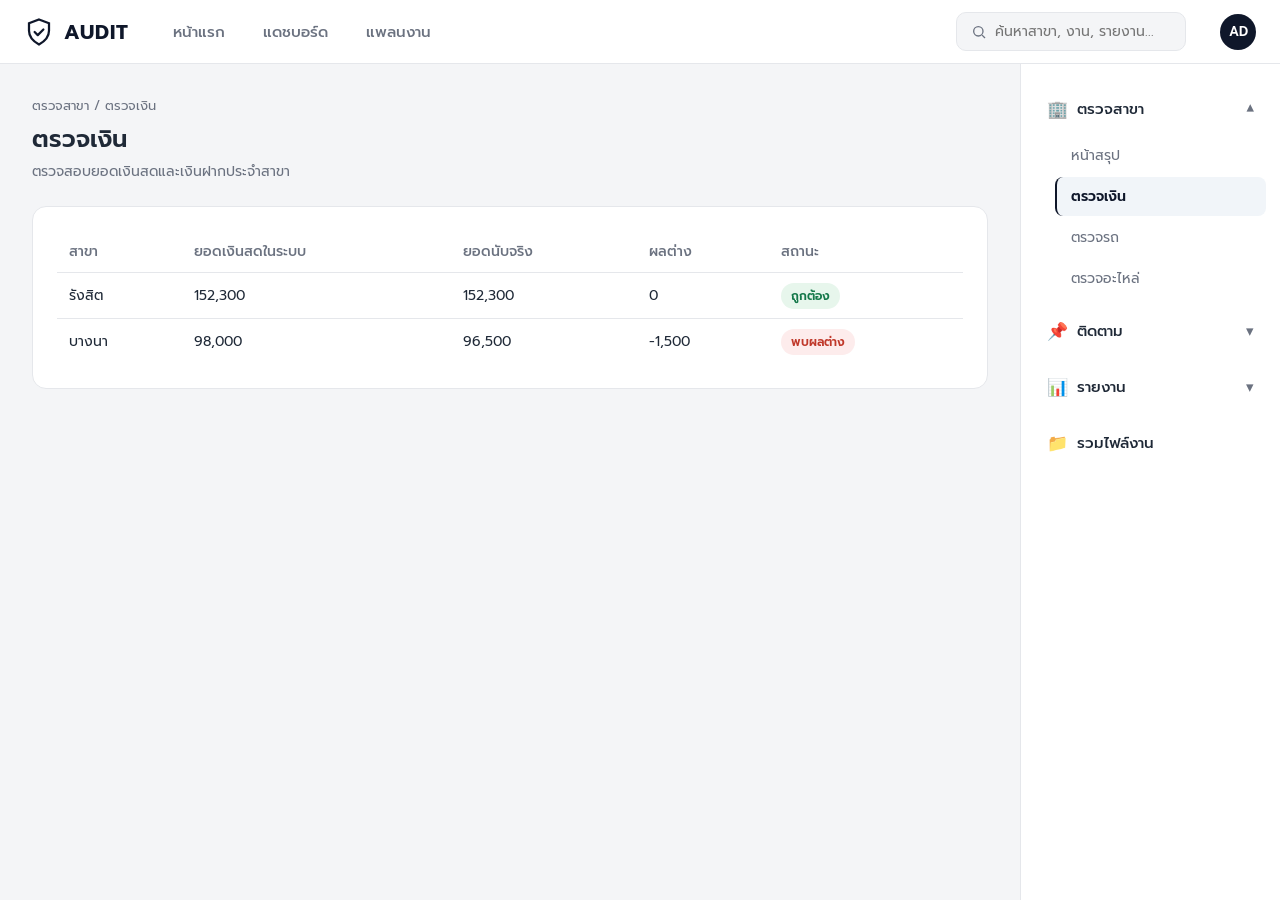
==== branch-money.html @ 4a11e3ab "Create branch-money.html" ====
<!DOCTYPE html>
<html lang="th">
<head>
<meta charset="UTF-8">
<meta name="viewport" content="width=device-width, initial-scale=1.0">
<title>ตรวจเงิน - AUDIT ERP</title>
<link rel="preconnect" href="https://fonts.googleapis.com">
<link href="https://fonts.googleapis.com/css2?family=Prompt:wght@300;400;500;600;700&display=swap" rel="stylesheet">
<link rel="stylesheet" href="style.css">
</head>
<body>
<header class="topnav">
  <a href="index.html" class="logo">
    <svg viewBox="0 0 24 24" fill="none" stroke="#0f172a" stroke-width="1.8"><path d="M12 2l8 3v6c0 5-3.5 8.5-8 11-4.5-2.5-8-6-8-11V5l8-3z"/><path d="M8.5 12l2.5 2.5 4.5-4.5" stroke-linecap="round" stroke-linejoin="round"/></svg>
    AUDIT
  </a>
  <nav class="topnav-menu">
    <a href="index.html">หน้าแรก</a>
    <a href="dashboard.html">แดชบอร์ด</a>
    <a href="plan.html">แพลนงาน</a>
  </nav>
  <div class="search-box">
    <svg viewBox="0 0 24 24" fill="none" stroke="currentColor" stroke-width="2"><circle cx="11" cy="11" r="7"/><path d="M21 21l-4.3-4.3"/></svg>
    <input type="text" placeholder="ค้นหาสาขา, งาน, รายงาน...">
  </div>
  <div class="avatar">AD</div>
  <button class="menu-toggle" id="menuToggle">
    <svg viewBox="0 0 24 24" fill="none" stroke="currentColor" stroke-width="2"><line x1="3" y1="6" x2="21" y2="6"/><line x1="3" y1="12" x2="21" y2="12"/><line x1="3" y1="18" x2="21" y2="18"/></svg>
  </button>
</header>

<div class="layout">
  <main class="content">
    <div class="breadcrumb">ตรวจสาขา / ตรวจเงิน</div>
    <div class="page-header"><h1>ตรวจเงิน</h1><p>ตรวจสอบยอดเงินสดและเงินฝากประจำสาขา</p></div>
    <div class="panel"><table>
      <tr><th>สาขา</th><th>ยอดเงินสดในระบบ</th><th>ยอดนับจริง</th><th>ผลต่าง</th><th>สถานะ</th></tr>
      <tr><td>รังสิต</td><td>152,300</td><td>152,300</td><td>0</td><td><span class="badge done">ถูกต้อง</span></td></tr>
      <tr><td>บางนา</td><td>98,000</td><td>96,500</td><td>-1,500</td><td><span class="badge warn">พบผลต่าง</span></td></tr>
    </table></div>
  </main>

  <aside class="sidebar" id="sidebar">
    <div class="menu-group">
      <button class="menu-parent open" data-target="sub-branch"><span class="menu-icon">🏢</span>ตรวจสาขา<span class="chev">▾</span></button>
      <div class="submenu open" id="sub-branch">
        <a href="branch-summary.html">หน้าสรุป</a>
        <a href="branch-money.html" class="active">ตรวจเงิน</a>
        <a href="branch-car.html">ตรวจรถ</a>
        <a href="branch-parts.html">ตรวจอะไหล่</a>
      </div>
    </div>
    <div class="menu-group">
      <button class="menu-parent" data-target="sub-follow"><span class="menu-icon">📌</span>ติดตาม<span class="chev">▾</span></button>
      <div class="submenu" id="sub-follow">
        <a href="follow-money.html">เงิน</a>
        <a href="follow-car.html">รถ</a>
        <a href="follow-parts.html">อะไหล่</a>
      </div>
    </div>
    <div class="menu-group">
      <button class="menu-parent" data-target="sub-report"><span class="menu-icon">📊</span>รายงาน<span class="chev">▾</span></button>
      <div class="submenu" id="sub-report">
        <a href="report-car.html">รายงานรถ</a>
        <a href="report-parts.html">รายงานอะไหล่</a>
        <a href="report-audit.html">รายงานตรวจ</a>
      </div>
    </div>
    <div class="menu-group">
      <a href="files.html" class="menu-parent-link"><span class="menu-icon">📁</span>รวมไฟล์งาน</a>
    </div>
  </aside>
</div>

<script src="script.js"></script>
</body>
</html>
---- style.css ----
:root{
  --bg:#f4f5f7; --surface:#ffffff; --border:#e5e7eb;
  --text:#1f2937; --muted:#6b7280;
  --active-bg:#0f172a; --active-text:#ffffff;
  --hover-bg:#f1f5f9; --radius:14px;
}
*{box-sizing:border-box;margin:0;padding:0;}
body{font-family:'Prompt',sans-serif;background:var(--bg);color:var(--text);}
a{text-decoration:none;color:inherit;}

.topnav{
  position:fixed;top:0;left:0;right:0;height:64px;background:var(--surface);
  border-bottom:1px solid var(--border);display:flex;align-items:center;
  padding:0 24px;gap:28px;z-index:100;
}
.logo{display:flex;align-items:center;gap:10px;font-weight:700;font-size:20px;letter-spacing:1px;color:var(--active-bg);}
.logo svg{width:30px;height:30px;flex-shrink:0;}
.topnav-menu{display:flex;gap:6px;flex:1;}
.topnav-menu a{padding:9px 16px;border-radius:10px;font-size:15px;color:var(--muted);font-weight:500;transition:.15s;}
.topnav-menu a:hover{background:var(--hover-bg);color:var(--text);}
.topnav-menu a.active{background:var(--active-bg);color:var(--active-text);}
.search-box{display:flex;align-items:center;gap:8px;background:var(--bg);border:1px solid var(--border);border-radius:10px;padding:8px 14px;width:230px;}
.search-box input{border:none;background:transparent;outline:none;font-family:'Prompt';font-size:14px;width:100%;color:var(--text);}
.search-box svg{width:16px;height:16px;color:var(--muted);flex-shrink:0;}
.avatar{width:36px;height:36px;border-radius:50%;background:var(--active-bg);color:#fff;display:flex;align-items:center;justify-content:center;font-size:13px;font-weight:600;margin-left:6px;flex-shrink:0;}
.menu-toggle{display:none;background:none;border:none;cursor:pointer;padding:6px;}
.menu-toggle svg{width:22px;height:22px;color:var(--text);}

.layout{display:flex;margin-top:64px;min-height:calc(100vh - 64px);}
.content{flex:1;padding:32px;max-width:calc(100% - 260px);animation:fadeIn .25s ease;}
.sidebar{
  width:260px;background:var(--surface);border-left:1px solid var(--border);
  padding:20px 14px;position:sticky;top:64px;height:calc(100vh - 64px);overflow-y:auto;
}
@keyframes fadeIn{from{opacity:0;transform:translateY(6px);}to{opacity:1;transform:translateY(0);}}

.menu-group{margin-bottom:6px;}
.menu-parent{
  width:100%;display:flex;align-items:center;gap:10px;background:none;border:none;
  padding:12px 12px;border-radius:10px;font-family:'Prompt';font-size:15px;font-weight:500;
  color:var(--text);cursor:pointer;text-align:left;transition:.15s;
}
.menu-parent:hover{background:var(--hover-bg);}
.menu-parent .chev{margin-left:auto;transition:transform .2s;color:var(--muted);}
.menu-parent.open .chev{transform:rotate(180deg);}
.menu-icon{font-size:17px;width:20px;text-align:center;}
.submenu{max-height:0;overflow:hidden;transition:max-height .25s ease;padding-left:20px;}
.submenu.open{max-height:300px;}
.submenu a{display:block;padding:9px 14px;font-size:14px;color:var(--muted);border-radius:8px;margin:2px 0;border-left:2px solid transparent;}
.submenu a:hover{background:var(--hover-bg);color:var(--text);}
.submenu a.active{color:var(--active-bg);font-weight:600;border-left:2px solid var(--active-bg);background:var(--hover-bg);}
.menu-parent-link{display:flex;align-items:center;gap:10px;padding:12px;border-radius:10px;font-size:15px;font-weight:500;color:var(--text);}
.menu-parent-link:hover{background:var(--hover-bg);}
.menu-parent-link.active{background:var(--active-bg);color:#fff;}

.breadcrumb{font-size:13px;color:var(--muted);margin-bottom:6px;}
.page-header{margin-bottom:24px;}
.page-header h1{font-size:24px;font-weight:600;margin-bottom:4px;}
.page-header p{color:var(--muted);font-size:14px;}

.cards-grid{display:grid;grid-template-columns:repeat(4,1fr);gap:18px;margin-bottom:26px;}
.stat-card{background:var(--surface);border:1px solid var(--border);border-radius:var(--radius);padding:20px;}
.stat-card .num{font-size:26px;font-weight:700;}
.stat-card .label{color:var(--muted);font-size:13px;margin-top:6px;}

.panel{background:var(--surface);border:1px solid var(--border);border-radius:var(--radius);padding:24px;margin-bottom:22px;}
.panel h2{font-size:16px;font-weight:600;margin-bottom:16px;}

.quick-grid{display:grid;grid-template-columns:repeat(4,1fr);gap:14px;}
.quick-item{border:1px solid var(--border);border-radius:12px;padding:16px;text-align:center;font-size:14px;font-weight:500;transition:.15s;cursor:pointer;display:block;}
.quick-item:hover{background:var(--hover-bg);border-color:var(--active-bg);}

table{width:100%;border-collapse:collapse;font-size:14px;}
th{text-align:left;color:var(--muted);font-weight:500;padding:10px 12px;border-bottom:1px solid var(--border);}
td{padding:12px;border-bottom:1px solid var(--border);}
tr:last-child td{border-bottom:none;}
.badge{padding:4px 10px;border-radius:20px;font-size:12px;font-weight:600;}
.badge.done{background:#e7f6ec;color:#16794b;}
.badge.progress{background:#eef2ff;color:#4338ca;}
.badge.wait{background:#fef6e7;color:#b45309;}
.badge.warn{background:#fdecec;color:#c0392b;}

.bar-chart{display:flex;align-items:flex-end;gap:14px;height:180px;padding:10px 4px;}
.bar{flex:1;background:linear-gradient(180deg,#334155,#0f172a);border-radius:6px 6px 0 0;position:relative;}
.bar span{position:absolute;top:-22px;left:0;right:0;text-align:center;font-size:12px;color:var(--muted);}

@media(max-width:900px){
  .content{max-width:100%;}
  .topnav-menu{display:none;}
  .search-box{display:none;}
  .menu-toggle{display:block;}
  .sidebar{position:fixed;right:0;top:64px;transform:translateX(100%);transition:.25s;box-shadow:-4px 0 20px rgba(0,0,0,.08);z-index:99;}
  .sidebar.open{transform:translateX(0);}
  .cards-grid,.quick-grid{grid-template-columns:repeat(2,1fr);}
}
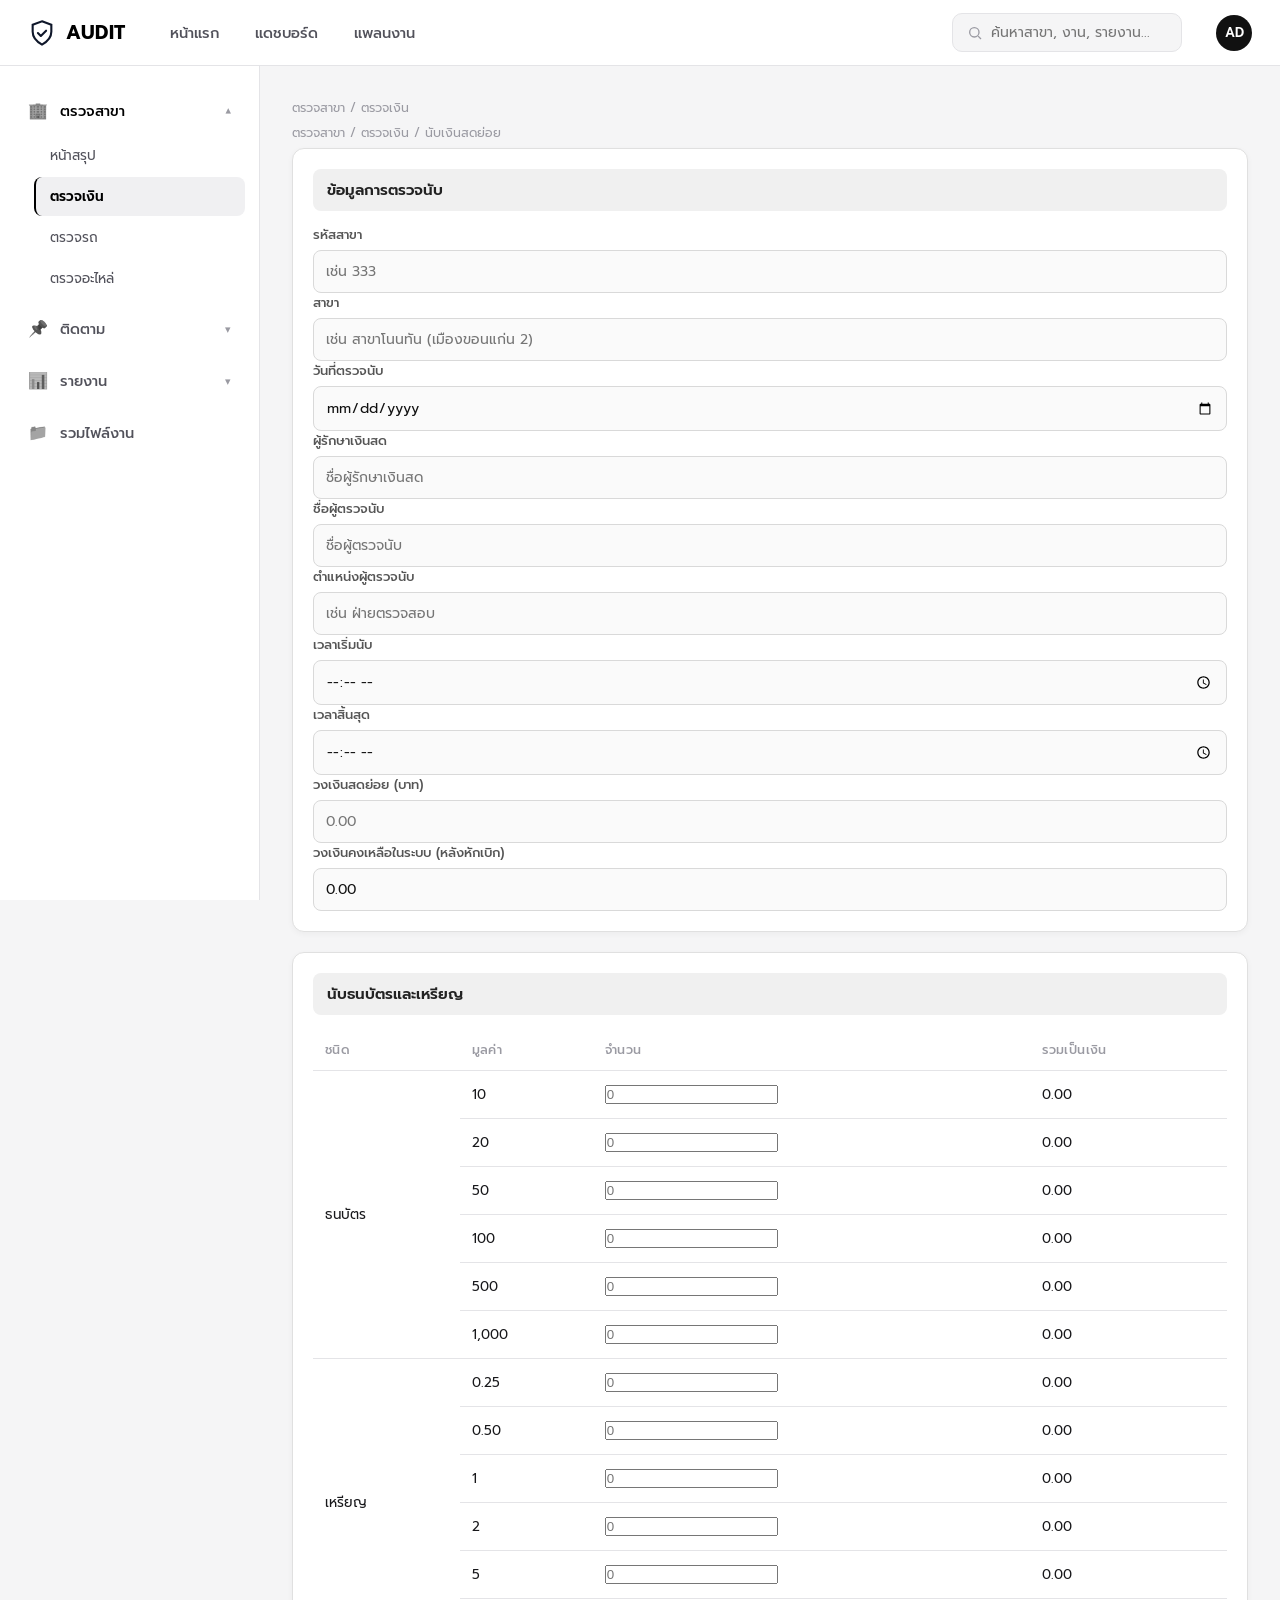
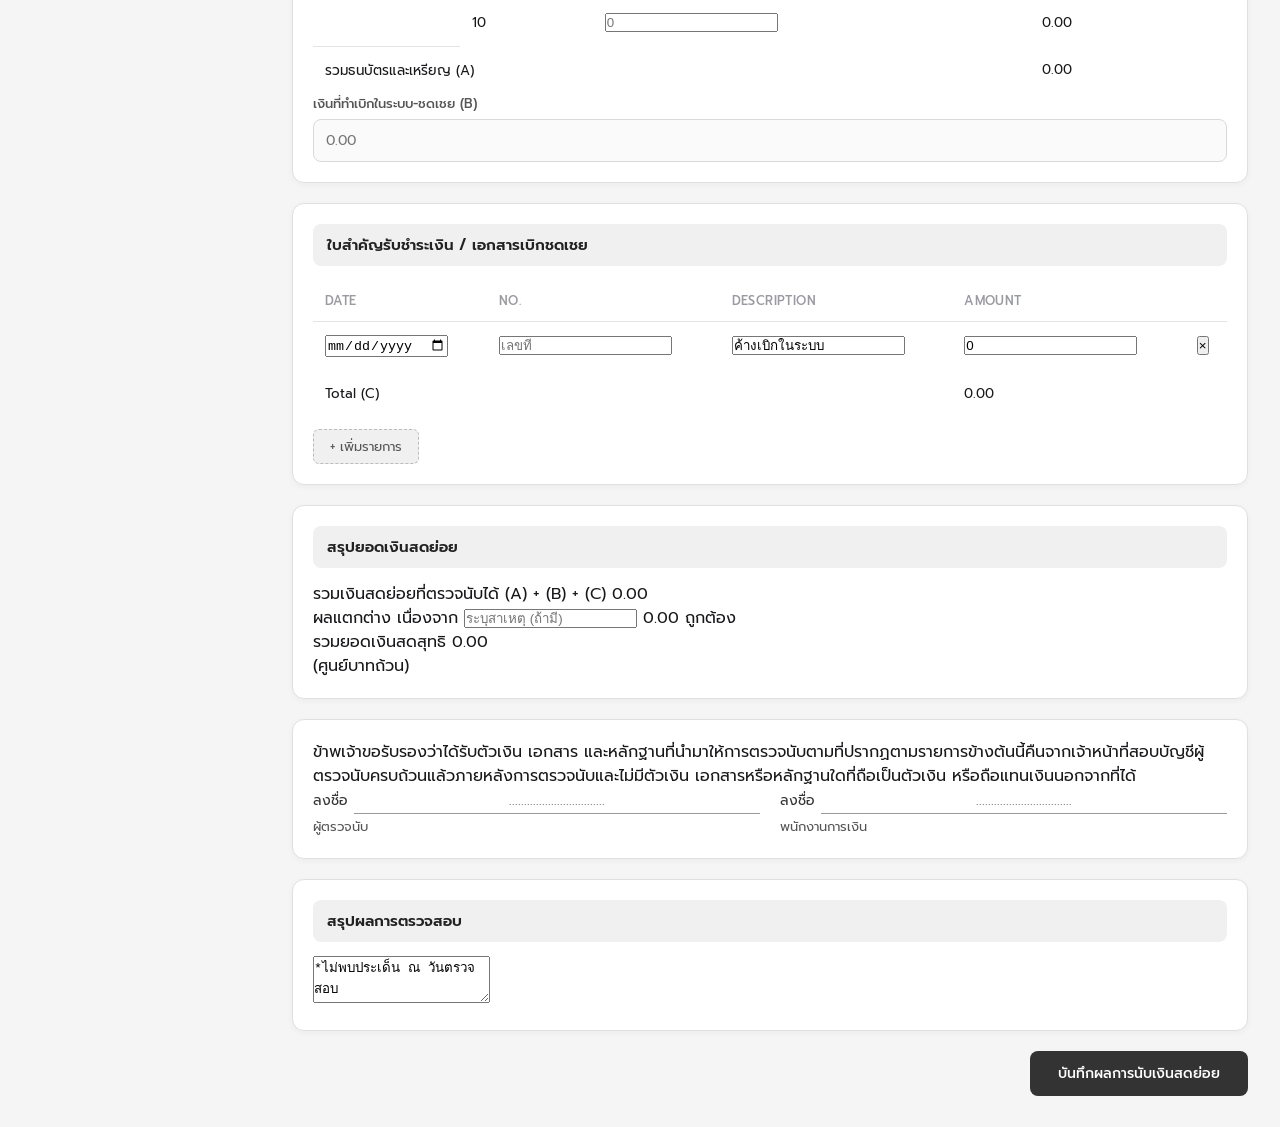
==== commit 6f7dd888: "Update branch-money.html" ====
--- a/branch-money.html
+++ b/branch-money.html
@@ -32,12 +32,155 @@
 <div class="layout">
   <main class="content">
     <div class="breadcrumb">ตรวจสาขา / ตรวจเงิน</div>
-    <div class="page-header"><h1>ตรวจเงิน</h1><p>ตรวจสอบยอดเงินสดและเงินฝากประจำสาขา</p></div>
-    <div class="panel"><table>
-      <tr><th>สาขา</th><th>ยอดเงินสดในระบบ</th><th>ยอดนับจริง</th><th>ผลต่าง</th><th>สถานะ</th></tr>
-      <tr><td>รังสิต</td><td>152,300</td><td>152,300</td><td>0</td><td><span class="badge done">ถูกต้อง</span></td></tr>
-      <tr><td>บางนา</td><td>98,000</td><td>96,500</td><td>-1,500</td><td><span class="badge warn">พบผลต่าง</span></td></tr>
-    </table></div>
+    <!-- ====== วางส่วนนี้ในหน้า "ตรวจสาขา > ตรวจเงิน > นับเงินสดย่อย" ====== -->
+<section class="cash-count-page">
+  <div class="breadcrumb">ตรวจสาขา / ตรวจเงิน / นับเงินสดย่อย</div>
+
+  <form id="cashCountForm" class="cash-count-form">
+
+    <!-- ===== ข้อมูลหัวฟอร์ม ===== -->
+    <div class="section-card">
+      <h3 class="section-title">ข้อมูลการตรวจนับ</h3>
+      <div class="info-grid">
+        <div class="field"><label>รหัสสาขา</label><input type="text" id="cc-code" placeholder="เช่น 333"></div>
+        <div class="field"><label>สาขา</label><input type="text" id="cc-branch" placeholder="เช่น สาขาโนนทัน (เมืองขอนแก่น 2)"></div>
+        <div class="field"><label>วันที่ตรวจนับ</label><input type="date" id="cc-date"></div>
+        <div class="field"><label>ผู้รักษาเงินสด</label><input type="text" id="cc-custodian" placeholder="ชื่อผู้รักษาเงินสด"></div>
+        <div class="field"><label>ชื่อผู้ตรวจนับ</label><input type="text" id="cc-auditor" placeholder="ชื่อผู้ตรวจนับ"></div>
+        <div class="field"><label>ตำแหน่งผู้ตรวจนับ</label><input type="text" id="cc-position" placeholder="เช่น ฝ่ายตรวจสอบ"></div>
+        <div class="field"><label>เวลาเริ่มนับ</label><input type="time" id="cc-time-start"></div>
+        <div class="field"><label>เวลาสิ้นสุด</label><input type="time" id="cc-time-end"></div>
+        <div class="field"><label>วงเงินสดย่อย (บาท)</label><input type="number" id="cc-petty-limit" placeholder="0.00" step="0.01"></div>
+        <div class="field">
+          <label>วงเงินคงเหลือในระบบ (หลังหักเบิก)</label>
+          <input type="text" id="cc-remain-system" class="readonly-field" readonly value="0.00">
+        </div>
+      </div>
+    </div>
+
+    <!-- ===== ตารางนับธนบัตร/เหรียญ + ใบสำคัญ ===== -->
+    <div class="two-col-wrap">
+
+      <div class="section-card">
+        <h3 class="section-title">นับธนบัตรและเหรียญ</h3>
+        <div class="table-wrap">
+          <table class="count-table" id="denomTable">
+            <thead>
+              <tr><th>ชนิด</th><th>มูลค่า</th><th>จำนวน</th><th>รวมเป็นเงิน</th></tr>
+            </thead>
+            <tbody>
+              <tr><td rowspan="6" class="group-label">ธนบัตร</td><td>10</td><td><input type="number" class="qty-input" data-row="n10" data-denom="10" min="0" placeholder="0"></td><td class="row-total" id="total-n10">0.00</td></tr>
+              <tr><td>20</td><td><input type="number" class="qty-input" data-row="n20" data-denom="20" min="0" placeholder="0"></td><td class="row-total" id="total-n20">0.00</td></tr>
+              <tr><td>50</td><td><input type="number" class="qty-input" data-row="n50" data-denom="50" min="0" placeholder="0"></td><td class="row-total" id="total-n50">0.00</td></tr>
+              <tr><td>100</td><td><input type="number" class="qty-input" data-row="n100" data-denom="100" min="0" placeholder="0"></td><td class="row-total" id="total-n100">0.00</td></tr>
+              <tr><td>500</td><td><input type="number" class="qty-input" data-row="n500" data-denom="500" min="0" placeholder="0"></td><td class="row-total" id="total-n500">0.00</td></tr>
+              <tr><td>1,000</td><td><input type="number" class="qty-input" data-row="n1000" data-denom="1000" min="0" placeholder="0"></td><td class="row-total" id="total-n1000">0.00</td></tr>
+
+              <tr><td rowspan="6" class="group-label">เหรียญ</td><td>0.25</td><td><input type="number" class="qty-input" data-row="c025" data-denom="0.25" min="0" placeholder="0"></td><td class="row-total" id="total-c025">0.00</td></tr>
+              <tr><td>0.50</td><td><input type="number" class="qty-input" data-row="c050" data-denom="0.5" min="0" placeholder="0"></td><td class="row-total" id="total-c050">0.00</td></tr>
+              <tr><td>1</td><td><input type="number" class="qty-input" data-row="c1" data-denom="1" min="0" placeholder="0"></td><td class="row-total" id="total-c1">0.00</td></tr>
+              <tr><td>2</td><td><input type="number" class="qty-input" data-row="c2" data-denom="2" min="0" placeholder="0"></td><td class="row-total" id="total-c2">0.00</td></tr>
+              <tr><td>5</td><td><input type="number" class="qty-input" data-row="c5" data-denom="5" min="0" placeholder="0"></td><td class="row-total" id="total-c5">0.00</td></tr>
+              <tr><td>10</td><td><input type="number" class="qty-input" data-row="c10" data-denom="10" min="0" placeholder="0"></td><td class="row-total" id="total-c10">0.00</td></tr>
+            </tbody>
+            <tfoot>
+              <tr class="sum-row"><td colspan="3">รวมธนบัตรและเหรียญ (A)</td><td id="sumA">0.00</td></tr>
+            </tfoot>
+          </table>
+        </div>
+
+        <div class="field inline-field">
+          <label>เงินที่ทำเบิกในระบบ-ชดเชย (B)</label>
+          <input type="number" id="cc-B" placeholder="0.00" step="0.01">
+        </div>
+      </div>
+
+      <div class="section-card">
+        <h3 class="section-title">ใบสำคัญรับชำระเงิน / เอกสารเบิกชดเชย</h3>
+        <div class="table-wrap">
+          <table class="count-table" id="receiptTable">
+            <thead>
+              <tr><th>Date</th><th>No.</th><th>Description</th><th>Amount</th><th></th></tr>
+            </thead>
+            <tbody id="receiptBody">
+              <tr>
+                <td><input type="date" class="receipt-date"></td>
+                <td><input type="text" class="receipt-no" placeholder="เลขที่"></td>
+                <td><input type="text" class="receipt-desc" value="ค้างเบิกในระบบ"></td>
+                <td><input type="number" class="receipt-amount" value="0" step="0.01"></td>
+                <td><button type="button" class="btn-remove-row" title="ลบแถว">×</button></td>
+              </tr>
+            </tbody>
+            <tfoot>
+              <tr class="sum-row"><td colspan="3">Total (C)</td><td id="sumC">0.00</td><td></td></tr>
+            </tfoot>
+          </table>
+        </div>
+        <button type="button" id="addReceiptRow" class="btn-add-line">+ เพิ่มรายการ</button>
+      </div>
+    </div>
+
+    <!-- ===== สรุปยอด ===== -->
+    <div class="section-card">
+      <h3 class="section-title">สรุปยอดเงินสดย่อย</h3>
+      <div class="summary-grid">
+        <div class="summary-row">
+          <span>รวมเงินสดย่อยที่ตรวจนับได้ (A) + (B) + (C)</span>
+          <span id="sumTotal" class="summary-value">0.00</span>
+        </div>
+        <div class="summary-row">
+          <span>ผลแตกต่าง เนื่องจาก
+            <input type="text" id="cc-diff-reason" class="diff-reason-input" placeholder="ระบุสาเหตุ (ถ้ามี)">
+          </span>
+          <span class="diff-wrap">
+            <span id="sumDiff" class="summary-value">0.00</span>
+            <span id="diffBadge" class="diff-badge ok">ถูกต้อง</span>
+          </span>
+        </div>
+        <div class="summary-row highlight">
+          <span>รวมยอดเงินสดสุทธิ</span>
+          <span id="sumNet" class="summary-value">0.00</span>
+        </div>
+        <div class="baht-text-row">(<span id="bahtText">ศูนย์บาทถ้วน</span>)</div>
+      </div>
+    </div>
+
+    <!-- ===== ข้อความรับรอง + ลงชื่อ ===== -->
+    <div class="section-card confirm-card">
+      <p class="confirm-text">
+        ข้าพเจ้าขอรับรองว่าได้รับตัวเงิน เอกสาร และหลักฐานที่นำมาให้การตรวจนับตามที่ปรากฏตามรายการข้างต้นนี้คืนจากเจ้าหน้าที่สอบบัญชีผู้ตรวจนับครบถ้วนแล้วภายหลังการตรวจนับและไม่มีตัวเงิน เอกสารหรือหลักฐานใดที่ถือเป็นตัวเงิน หรือถือแทนเงินนอกจากที่ได้
+      </p>
+
+      <div class="signature-row two-cols">
+        <div class="signature-block">
+          <div class="sign-line">
+            <span>ลงชื่อ</span>
+            <input type="text" class="sign-input" id="sign-auditor" placeholder="................................">
+          </div>
+          <span class="sign-role">ผู้ตรวจนับ</span>
+        </div>
+        <div class="signature-block">
+          <div class="sign-line">
+            <span>ลงชื่อ</span>
+            <input type="text" class="sign-input" id="sign-finance" placeholder="................................">
+          </div>
+          <span class="sign-role">พนักงานการเงิน</span>
+        </div>
+      </div>
+    </div>
+
+    <!-- ===== สรุปผลการตรวจสอบ ===== -->
+    <div class="section-card">
+      <h3 class="section-title">สรุปผลการตรวจสอบ</h3>
+      <textarea id="cc-summary" class="cc-summary-text" rows="3">*ไม่พบประเด็น ณ วันตรวจสอบ</textarea>
+    </div>
+
+    <div class="form-actions">
+      <button type="submit" class="btn-primary">บันทึกผลการนับเงินสดย่อย</button>
+    </div>
+
+  </form>
+</section>
   </main>
 
   <aside class="sidebar" id="sidebar">
--- a/style.css
+++ b/style.css
@@ -1,95 +1,432 @@
 :root{
-  --bg:#f4f5f7; --surface:#ffffff; --border:#e5e7eb;
-  --text:#1f2937; --muted:#6b7280;
-  --active-bg:#0f172a; --active-text:#ffffff;
-  --hover-bg:#f1f5f9; --radius:14px;
+  --bg:#f5f5f6;
+  --surface:#ffffff;
+  --border:#e4e4e7;
+  --text:#18181b;
+  --muted:#9a9aa2;
+  --muted-dark:#52525b;
+  --active-bg:#111111;
+  --active-text:#ffffff;
+  --hover-bg:#f0f0f2;
+  --radius:16px;
+  --shadow:0 1px 2px rgba(0,0,0,.04),0 4px 12px rgba(0,0,0,.03);
 }
 *{box-sizing:border-box;margin:0;padding:0;}
-body{font-family:'Prompt',sans-serif;background:var(--bg);color:var(--text);}
+body{font-family:'Prompt',sans-serif;background:var(--bg);color:var(--text);-webkit-font-smoothing:antialiased;}
 a{text-decoration:none;color:inherit;}
-
+a,button{cursor:pointer;}
+
+/* ---------- TOPNAV ---------- */
 .topnav{
-  position:fixed;top:0;left:0;right:0;height:64px;background:var(--surface);
+  position:fixed;top:0;left:0;right:0;height:66px;background:var(--surface);
   border-bottom:1px solid var(--border);display:flex;align-items:center;
-  padding:0 24px;gap:28px;z-index:100;
-}
-.logo{display:flex;align-items:center;gap:10px;font-weight:700;font-size:20px;letter-spacing:1px;color:var(--active-bg);}
-.logo svg{width:30px;height:30px;flex-shrink:0;}
-.topnav-menu{display:flex;gap:6px;flex:1;}
-.topnav-menu a{padding:9px 16px;border-radius:10px;font-size:15px;color:var(--muted);font-weight:500;transition:.15s;}
-.topnav-menu a:hover{background:var(--hover-bg);color:var(--text);}
+  padding:0 28px;gap:28px;z-index:100;
+}
+.logo{display:flex;align-items:center;gap:10px;font-weight:700;font-size:19px;letter-spacing:.5px;color:#000;cursor:pointer;}
+.logo svg{width:28px;height:28px;flex-shrink:0;color:#000;}
+.logo:hover svg{color:var(--muted-dark);}
+
+.topnav-menu{display:flex;gap:4px;flex:1;}
+.topnav-menu a{padding:9px 16px;border-radius:10px;font-size:14.5px;color:var(--muted-dark);font-weight:500;transition:.15s;cursor:pointer;}
+.topnav-menu a:hover{background:var(--hover-bg);color:#000;}
 .topnav-menu a.active{background:var(--active-bg);color:var(--active-text);}
-.search-box{display:flex;align-items:center;gap:8px;background:var(--bg);border:1px solid var(--border);border-radius:10px;padding:8px 14px;width:230px;}
+
+.search-box{display:flex;align-items:center;gap:8px;background:var(--bg);border:1px solid var(--border);border-radius:10px;padding:8px 14px;width:230px;transition:.15s;}
+.search-box:focus-within{border-color:#000;background:#fff;}
 .search-box input{border:none;background:transparent;outline:none;font-family:'Prompt';font-size:14px;width:100%;color:var(--text);}
 .search-box svg{width:16px;height:16px;color:var(--muted);flex-shrink:0;}
-.avatar{width:36px;height:36px;border-radius:50%;background:var(--active-bg);color:#fff;display:flex;align-items:center;justify-content:center;font-size:13px;font-weight:600;margin-left:6px;flex-shrink:0;}
-.menu-toggle{display:none;background:none;border:none;cursor:pointer;padding:6px;}
+
+.avatar{width:36px;height:36px;border-radius:50%;background:var(--active-bg);color:#fff;display:flex;align-items:center;justify-content:center;font-size:13px;font-weight:600;margin-left:6px;flex-shrink:0;cursor:pointer;}
+.avatar:hover{background:var(--muted-dark);}
+
+.menu-toggle{display:none;background:none;border:none;padding:6px;}
 .menu-toggle svg{width:22px;height:22px;color:var(--text);}
 
-.layout{display:flex;margin-top:64px;min-height:calc(100vh - 64px);}
-.content{flex:1;padding:32px;max-width:calc(100% - 260px);animation:fadeIn .25s ease;}
+/* ---------- LAYOUT: ล็อก sidebar ไว้ด้านซ้าย ---------- */
+.layout{display:flex;margin-top:66px;min-height:calc(100vh - 66px);}
 .sidebar{
-  width:260px;background:var(--surface);border-left:1px solid var(--border);
-  padding:20px 14px;position:sticky;top:64px;height:calc(100vh - 64px);overflow-y:auto;
-}
+  width:260px;background:var(--surface);border-right:1px solid var(--border);
+  padding:22px 14px;position:sticky;top:66px;height:calc(100vh - 66px);overflow-y:auto;
+  flex-shrink:0;order:1;
+}
+.content{flex:1;padding:32px;max-width:calc(100% - 260px);animation:fadeIn .25s ease;order:2;}
 @keyframes fadeIn{from{opacity:0;transform:translateY(6px);}to{opacity:1;transform:translateY(0);}}
 
+/* ---------- SIDEBAR MENU ---------- */
 .menu-group{margin-bottom:6px;}
 .menu-parent{
-  width:100%;display:flex;align-items:center;gap:10px;background:none;border:none;
-  padding:12px 12px;border-radius:10px;font-family:'Prompt';font-size:15px;font-weight:500;
-  color:var(--text);cursor:pointer;text-align:left;transition:.15s;
-}
-.menu-parent:hover{background:var(--hover-bg);}
-.menu-parent .chev{margin-left:auto;transition:transform .2s;color:var(--muted);}
+  width:100%;display:flex;align-items:center;gap:12px;background:none;border:none;
+  padding:12px 14px;border-radius:12px;font-family:'Prompt';font-size:14.5px;font-weight:500;
+  color:var(--muted-dark);text-align:left;transition:.15s;
+}
+.menu-parent:hover{background:var(--hover-bg);color:#000;}
+.menu-parent:hover .menu-icon{color:#000;}
+.menu-parent .chev{margin-left:auto;transition:transform .2s;color:var(--muted);font-size:11px;}
+.menu-parent.open{color:#000;}
+.menu-parent.open .menu-icon{color:#000;}
 .menu-parent.open .chev{transform:rotate(180deg);}
-.menu-icon{font-size:17px;width:20px;text-align:center;}
+
+/* ไอคอน: ถ้ายังใช้ emoji เดิม จะถูกทำให้หม่นลงระดับหนึ่งด้วย filter */
+.menu-icon{
+  font-size:16px;width:20px;height:20px;text-align:center;display:flex;align-items:center;justify-content:center;
+  color:var(--muted);flex-shrink:0;transition:.15s;
+  filter:grayscale(1) brightness(.75) contrast(.9);
+}
+/* ถ้าเปลี่ยนไอคอนเป็น SVG (แนะนำ) จะใช้สีนี้ผ่าน currentColor แทน filter อัตโนมัติ */
+.menu-icon svg{width:18px;height:18px;stroke:currentColor;}
+
 .submenu{max-height:0;overflow:hidden;transition:max-height .25s ease;padding-left:20px;}
 .submenu.open{max-height:300px;}
-.submenu a{display:block;padding:9px 14px;font-size:14px;color:var(--muted);border-radius:8px;margin:2px 0;border-left:2px solid transparent;}
-.submenu a:hover{background:var(--hover-bg);color:var(--text);}
-.submenu a.active{color:var(--active-bg);font-weight:600;border-left:2px solid var(--active-bg);background:var(--hover-bg);}
-.menu-parent-link{display:flex;align-items:center;gap:10px;padding:12px;border-radius:10px;font-size:15px;font-weight:500;color:var(--text);}
-.menu-parent-link:hover{background:var(--hover-bg);}
+.submenu a{display:block;padding:9px 14px;font-size:13.5px;color:var(--muted-dark);border-radius:8px;margin:2px 0;border-left:2px solid transparent;transition:.15s;}
+.submenu a:hover{background:var(--hover-bg);color:#000;}
+.submenu a.active{color:#000;font-weight:600;border-left:2px solid #000;background:var(--hover-bg);}
+
+.menu-parent-link{display:flex;align-items:center;gap:12px;padding:12px 14px;border-radius:12px;font-size:14.5px;font-weight:500;color:var(--muted-dark);transition:.15s;}
+.menu-parent-link:hover{background:var(--hover-bg);color:#000;}
+.menu-parent-link:hover .menu-icon{color:#000;}
 .menu-parent-link.active{background:var(--active-bg);color:#fff;}
-
-.breadcrumb{font-size:13px;color:var(--muted);margin-bottom:6px;}
-.page-header{margin-bottom:24px;}
-.page-header h1{font-size:24px;font-weight:600;margin-bottom:4px;}
-.page-header p{color:var(--muted);font-size:14px;}
+.menu-parent-link.active .menu-icon{filter:none;color:#fff;opacity:1;}
+
+/* ---------- PAGE CONTENT ---------- */
+.breadcrumb{font-size:12.5px;color:var(--muted);margin-bottom:6px;}
+.page-header{margin-bottom:26px;}
+.page-header h1{font-size:25px;font-weight:600;margin-bottom:4px;letter-spacing:-.3px;}
+.page-header p{color:var(--muted-dark);font-size:14px;}
 
 .cards-grid{display:grid;grid-template-columns:repeat(4,1fr);gap:18px;margin-bottom:26px;}
-.stat-card{background:var(--surface);border:1px solid var(--border);border-radius:var(--radius);padding:20px;}
-.stat-card .num{font-size:26px;font-weight:700;}
-.stat-card .label{color:var(--muted);font-size:13px;margin-top:6px;}
-
-.panel{background:var(--surface);border:1px solid var(--border);border-radius:var(--radius);padding:24px;margin-bottom:22px;}
-.panel h2{font-size:16px;font-weight:600;margin-bottom:16px;}
+.stat-card{background:var(--surface);border:1px solid var(--border);border-radius:var(--radius);padding:22px;box-shadow:var(--shadow);transition:.2s;}
+.stat-card:hover{border-color:#d4d4d8;transform:translateY(-2px);}
+.stat-card .num{font-size:27px;font-weight:700;color:#000;}
+.stat-card .label{color:var(--muted-dark);font-size:13px;margin-top:6px;}
+
+.panel{background:var(--surface);border:1px solid var(--border);border-radius:var(--radius);padding:26px;margin-bottom:22px;box-shadow:var(--shadow);}
+.panel h2{font-size:15.5px;font-weight:600;margin-bottom:16px;color:#000;}
 
 .quick-grid{display:grid;grid-template-columns:repeat(4,1fr);gap:14px;}
-.quick-item{border:1px solid var(--border);border-radius:12px;padding:16px;text-align:center;font-size:14px;font-weight:500;transition:.15s;cursor:pointer;display:block;}
-.quick-item:hover{background:var(--hover-bg);border-color:var(--active-bg);}
-
-table{width:100%;border-collapse:collapse;font-size:14px;}
-th{text-align:left;color:var(--muted);font-weight:500;padding:10px 12px;border-bottom:1px solid var(--border);}
-td{padding:12px;border-bottom:1px solid var(--border);}
+.quick-item{border:1px solid var(--border);border-radius:12px;padding:18px;text-align:center;font-size:14px;font-weight:500;color:var(--muted-dark);transition:.18s;display:block;}
+.quick-item:hover{background:#000;border-color:#000;color:#fff;transform:translateY(-2px);}
+
+table{width:100%;border-collapse:collapse;font-size:13.5px;}
+th{text-align:left;color:var(--muted);font-weight:500;padding:11px 12px;border-bottom:1px solid var(--border);font-size:12.5px;text-transform:uppercase;letter-spacing:.4px;}
+td{padding:13px 12px;border-bottom:1px solid var(--border);color:var(--text);}
 tr:last-child td{border-bottom:none;}
-.badge{padding:4px 10px;border-radius:20px;font-size:12px;font-weight:600;}
-.badge.done{background:#e7f6ec;color:#16794b;}
-.badge.progress{background:#eef2ff;color:#4338ca;}
-.badge.wait{background:#fef6e7;color:#b45309;}
-.badge.warn{background:#fdecec;color:#c0392b;}
+tr:hover td{background:var(--hover-bg);}
+
+.badge{padding:4px 11px;border-radius:20px;font-size:11.5px;font-weight:600;letter-spacing:.2px;}
+.badge.done{background:#eef2ee;color:#166534;}
+.badge.progress{background:#eef0fb;color:#3730a3;}
+.badge.wait{background:#fdf3e3;color:#92400e;}
+.badge.warn{background:#fdecec;color:#991b1b;}
 
 .bar-chart{display:flex;align-items:flex-end;gap:14px;height:180px;padding:10px 4px;}
-.bar{flex:1;background:linear-gradient(180deg,#334155,#0f172a);border-radius:6px 6px 0 0;position:relative;}
-.bar span{position:absolute;top:-22px;left:0;right:0;text-align:center;font-size:12px;color:var(--muted);}
-
+.bar{flex:1;background:linear-gradient(180deg,#3f3f46,#000);border-radius:6px 6px 0 0;position:relative;}
+.bar span{position:absolute;top:-22px;left:0;right:0;text-align:center;font-size:12px;color:var(--muted-dark);}
+
+/* ---------- RESPONSIVE: sidebar เลื่อนออกจากซ้ายบนมือถือ ---------- */
 @media(max-width:900px){
   .content{max-width:100%;}
   .topnav-menu{display:none;}
   .search-box{display:none;}
   .menu-toggle{display:block;}
-  .sidebar{position:fixed;right:0;top:64px;transform:translateX(100%);transition:.25s;box-shadow:-4px 0 20px rgba(0,0,0,.08);z-index:99;}
+  .sidebar{
+    position:fixed;left:0;top:66px;transform:translateX(-100%);
+    transition:.25s;box-shadow:4px 0 20px rgba(0,0,0,.08);z-index:99;
+  }
   .sidebar.open{transform:translateX(0);}
   .cards-grid,.quick-grid{grid-template-columns:repeat(2,1fr);}
 }
+
+
+/* ====== CSS: วางต่อท้ายไฟล์ CSS เดิม (ธีมขาว-เทา-ดำ) ====== */
+.audit-summary-page{ padding:24px; font-family:'Prompt',sans-serif; }
+
+.audit-form{
+  background:#fff;
+  border:1px solid #e3e3e3;
+  border-radius:12px;
+  padding:24px;
+  margin-top:16px;
+  box-shadow:0 2px 6px rgba(0,0,0,0.04);
+}
+
+.form-title{ font-size:16px; font-weight:600; color:#111; margin-bottom:16px; }
+
+.form-grid{
+  display:grid;
+  grid-template-columns:repeat(2, 1fr);
+  gap:16px 20px;
+}
+
+.field{ display:flex; flex-direction:column; gap:6px; }
+.field label{ font-size:13px; color:#555; font-weight:500; }
+.field input{
+  padding:10px 12px;
+  border:1px solid #d9d9d9;
+  border-radius:8px;
+  font-size:14px;
+  font-family:'Prompt',sans-serif;
+  color:#111;
+  background:#fafafa;
+  outline:none;
+  transition:.15s;
+}
+.field input:focus{ border-color:#111; background:#fff; }
+
+.form-actions{
+  display:flex;
+  justify-content:flex-end;
+  gap:12px;
+  margin-top:20px;
+}
+
+.btn-primary, .btn-secondary{
+  padding:10px 22px;
+  border-radius:8px;
+  font-size:14px;
+  font-family:'Prompt',sans-serif;
+  font-weight:500;
+  cursor:pointer;
+  border:none;
+  transition:.15s;
+}
+.btn-primary{ background:#111; color:#fff; }
+.btn-primary:hover{ background:#000; }
+.btn-secondary{ background:#eee; color:#333; }
+.btn-secondary:hover{ background:#ddd; }
+
+.list-section{ margin-top:28px; }
+
+.record-list{ display:flex; flex-direction:column; gap:10px; }
+
+.record-card{
+  background:#fff;
+  border:1px solid #e3e3e3;
+  border-radius:10px;
+  padding:14px 18px;
+  display:flex;
+  flex-wrap:wrap;
+  align-items:center;
+  justify-content:space-between;
+  gap:10px;
+}
+
+.record-info{ display:flex; flex-wrap:wrap; gap:18px; font-size:13px; color:#333; }
+.record-info b{ color:#111; }
+
+.record-actions{ display:flex; gap:8px; }
+.record-actions button{
+  border:none;
+  background:#f1f1f1;
+  padding:6px 14px;
+  border-radius:6px;
+  font-size:13px;
+  font-family:'Prompt',sans-serif;
+  cursor:pointer;
+}
+.record-actions .edit-btn:hover{ background:#111; color:#fff; }
+.record-actions .delete-btn:hover{ background:#c0392b; color:#fff; }
+
+.empty-msg{ font-size:13px; color:#999; text-align:center; padding:20px 0; display:none; }
+
+@media (max-width:640px){
+  .form-grid{ grid-template-columns:1fr; }
+}
+
+
+/* ====== CSS ธีมเทา วางต่อท้ายไฟล์ CSS เดิม ====== */
+.result-page{ padding:24px; font-family:'Prompt',sans-serif; }
+
+.section-card{
+  background:#fff;
+  border:1px solid #e0e0e0;
+  border-radius:12px;
+  padding:20px;
+  margin-bottom:20px;
+  box-shadow:0 2px 6px rgba(0,0,0,0.04);
+}
+
+.section-title{
+  font-size:15px;
+  font-weight:600;
+  color:#222;
+  background:#f0f0f0;
+  padding:10px 14px;
+  border-radius:8px;
+  margin-bottom:14px;
+}
+
+.table-wrap{ overflow-x:auto; }
+
+.result-table{
+  width:100%;
+  border-collapse:collapse;
+  font-size:13px;
+}
+
+.result-table thead th{
+  background:#ececec;
+  color:#333;
+  font-weight:600;
+  padding:10px 8px;
+  text-align:center;
+  border:1px solid #ddd;
+  white-space:nowrap;
+}
+
+.result-table td{
+  border:1px solid #e2e2e2;
+  padding:8px;
+  vertical-align:top;
+  color:#333;
+}
+
+.col-topic{ width:120px; font-weight:500; background:#fafafa; text-align:left; }
+.col-status{ width:60px; text-align:center; }
+.col-issue, .col-cause{ min-width:260px; }
+
+.result-table tr:nth-child(even){ background:#fcfcfc; }
+
+input[type="radio"]{
+  width:17px; height:17px;
+  accent-color:#555;
+  cursor:pointer;
+}
+
+.issue-text, .cause-text{
+  width:100%;
+  border:1px solid #dcdcdc;
+  border-radius:6px;
+  padding:8px;
+  font-family:'Prompt',sans-serif;
+  font-size:13px;
+  color:#333;
+  background:#fafafa;
+  resize:vertical;
+  outline:none;
+}
+.issue-text:focus, .cause-text:focus{ border-color:#999; background:#fff; }
+
+.form-actions{ display:flex; justify-content:flex-end; margin-top:10px; }
+
+.btn-primary{
+  background:#333;
+  color:#fff;
+  border:none;
+  padding:12px 28px;
+  border-radius:8px;
+  font-size:14px;
+  font-family:'Prompt',sans-serif;
+  font-weight:500;
+  cursor:pointer;
+  transition:.15s;
+}
+.btn-primary:hover{ background:#111; }
+
+@media (max-width:768px){
+  .result-table{ font-size:12px; }
+  .col-issue, .col-cause{ min-width:180px; }
+}
+
+/* ====== CSS เพิ่มเติม วางต่อท้ายไฟล์ CSS เดิม ====== */
+
+/* --- ข้อเสนอแนะ / ความคิดเห็น (bullet list) --- */
+.bullet-list{ display:flex; flex-direction:column; gap:10px; }
+
+.bullet-row{
+  display:flex;
+  align-items:center;
+  gap:10px;
+  border-bottom:1px dotted #bbb;
+  padding-bottom:6px;
+}
+
+.bullet-dot{ color:#555; font-size:18px; line-height:1; }
+
+.bullet-input{
+  flex:1;
+  border:none;
+  outline:none;
+  background:transparent;
+  font-family:'Prompt',sans-serif;
+  font-size:14px;
+  color:#333;
+  padding:4px 2px;
+}
+.bullet-input::placeholder{ color:#bbb; }
+
+.btn-add-line{
+  margin-top:12px;
+  background:#f0f0f0;
+  border:1px dashed #bbb;
+  color:#555;
+  font-family:'Prompt',sans-serif;
+  font-size:13px;
+  padding:7px 16px;
+  border-radius:6px;
+  cursor:pointer;
+  transition:.15s;
+}
+.btn-add-line:hover{ background:#e4e4e4; color:#111; }
+
+/* --- ลงชื่อ --- */
+.signature-card{ padding:28px 20px; }
+
+.signature-row{
+  display:flex;
+  flex-wrap:wrap;
+  justify-content:space-between;
+  gap:20px;
+  margin-bottom:30px;
+}
+.signature-row:last-child{ margin-bottom:0; }
+
+.signature-block{
+  flex:1 1 260px;
+  min-width:220px;
+}
+
+.sign-line{
+  display:flex;
+  align-items:baseline;
+  gap:6px;
+  font-size:14px;
+  color:#333;
+  white-space:nowrap;
+}
+
+.sign-input{
+  flex:1;
+  min-width:100px;
+  border:none;
+  border-bottom:1px solid #999;
+  background:transparent;
+  outline:none;
+  font-family:'Prompt',sans-serif;
+  font-size:14px;
+  color:#333;
+  padding:2px 4px;
+  text-align:center;
+}
+.sign-input:focus{ border-bottom-color:#111; }
+
+.sign-role{ color:#555; font-size:13px; flex-shrink:0; }
+
+.sign-date{ margin-top:10px; text-align:center; }
+
+.date-input{
+  border:1px solid #ddd;
+  border-radius:6px;
+  background:#fafafa;
+  font-family:'Prompt',sans-serif;
+  font-size:13px;
+  color:#444;
+  padding:6px 10px;
+  outline:none;
+  cursor:pointer;
+}
+.date-input:focus{ border-color:#999; background:#fff; }
+
+@media (max-width:768px){
+  .signature-row{ flex-direction:column; }
+  .sign-line{ flex-wrap:wrap; }
+}
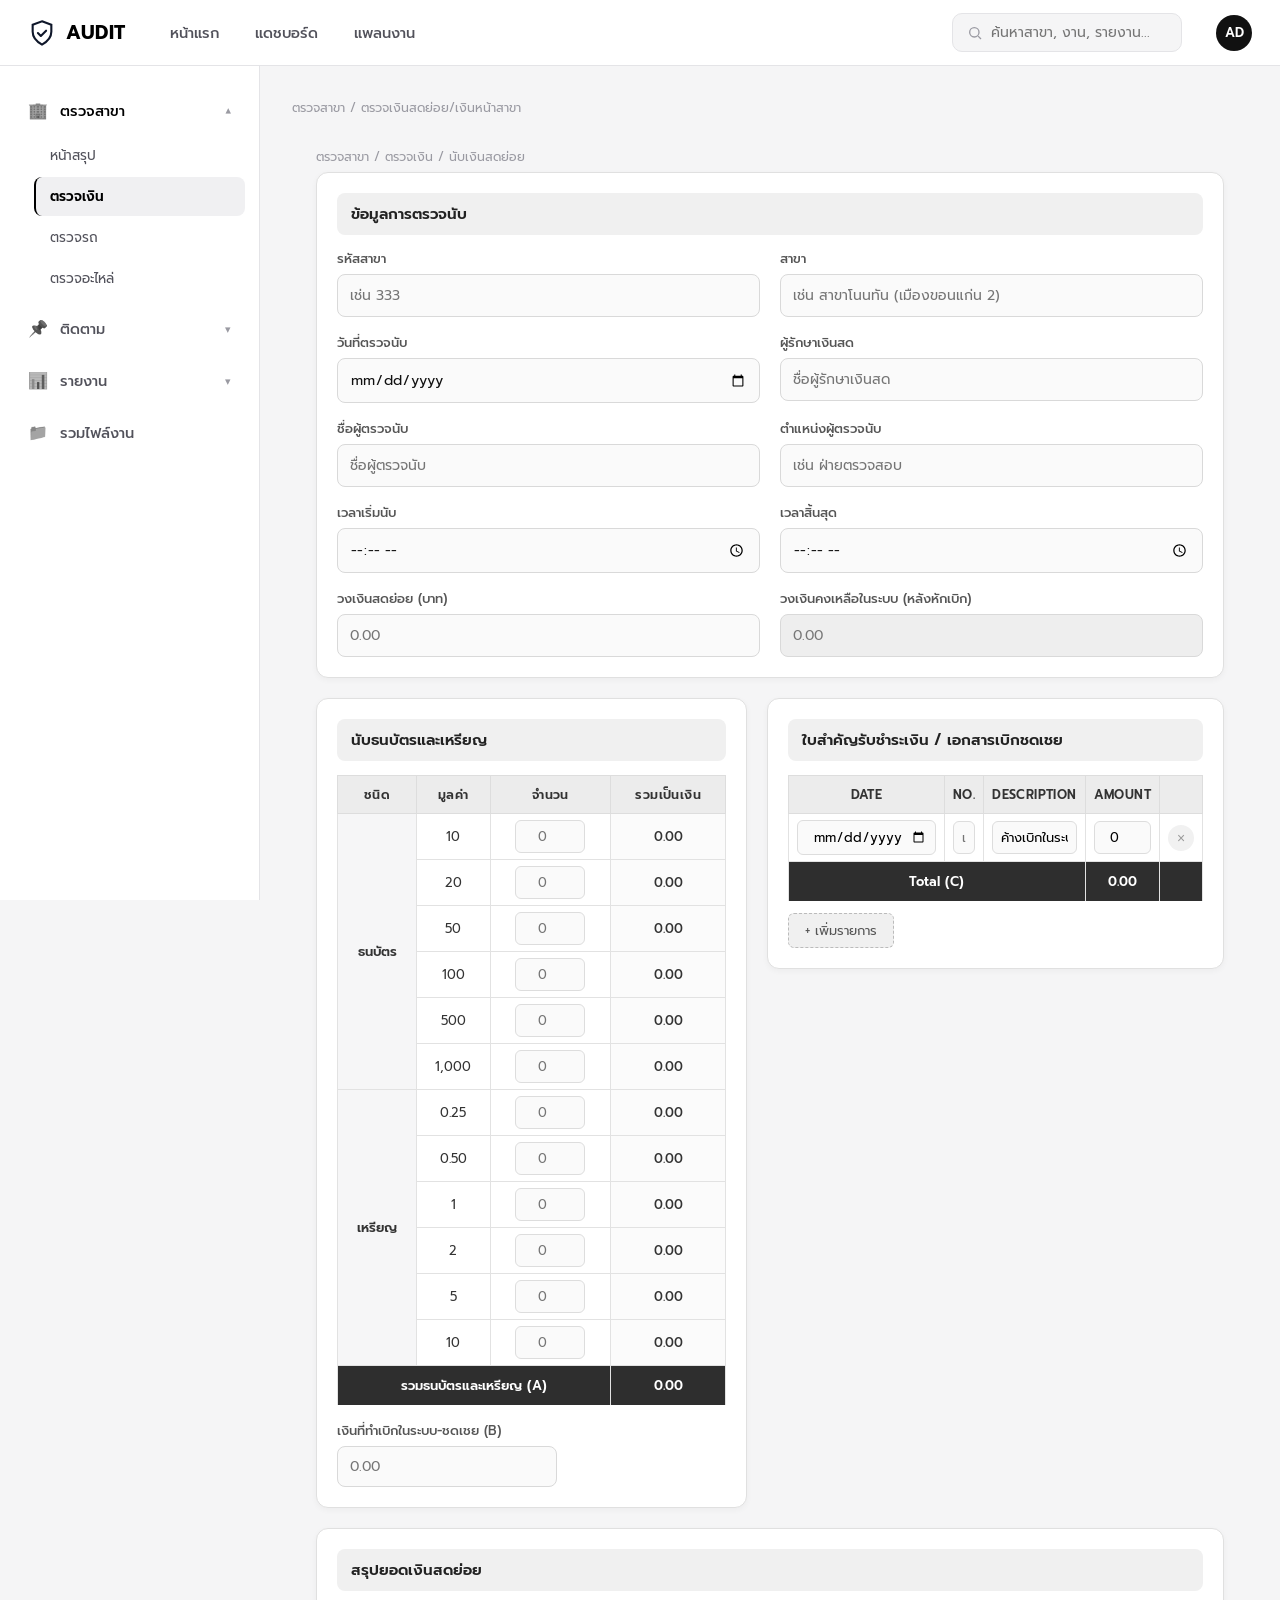
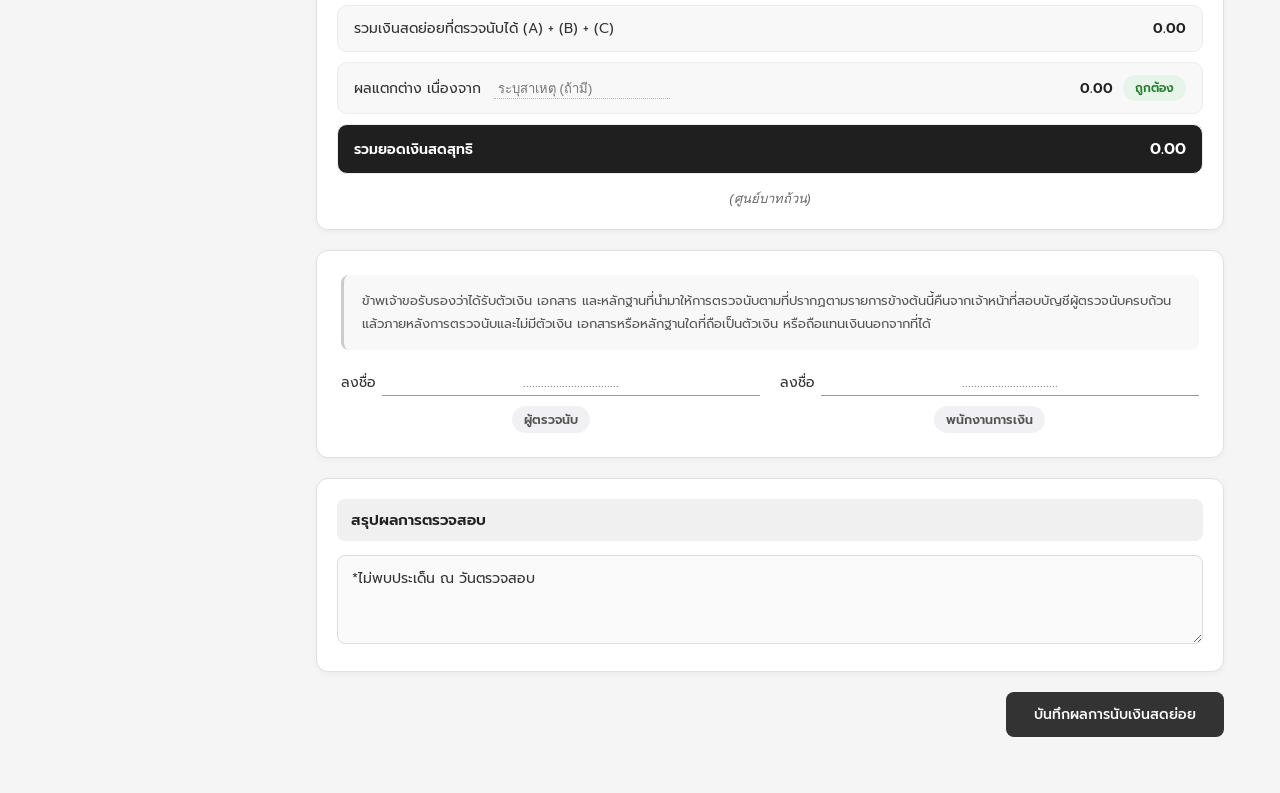
==== commit 6723f984: "Update branch-money.html" ====
--- a/branch-money.html
+++ b/branch-money.html
@@ -31,7 +31,7 @@
 
 <div class="layout">
   <main class="content">
-    <div class="breadcrumb">ตรวจสาขา / ตรวจเงิน</div>
+    <div class="breadcrumb">ตรวจสาขา / ตรวจเงินสดย่อย/เงินหน้าสาขา</div>
     <!-- ====== วางส่วนนี้ในหน้า "ตรวจสาขา > ตรวจเงิน > นับเงินสดย่อย" ====== -->
 <section class="cash-count-page">
   <div class="breadcrumb">ตรวจสาขา / ตรวจเงิน / นับเงินสดย่อย</div>
--- a/style.css
+++ b/style.css
@@ -430,3 +430,218 @@
   .signature-row{ flex-direction:column; }
   .sign-line{ flex-wrap:wrap; }
 }
+
+/* ====== CSS: วางต่อท้ายไฟล์ CSS เดิม (ธีมขาว-เทา-ดำ) ====== */
+.cash-count-page{ padding:24px; font-family:'Prompt',sans-serif; }
+
+/* --- Info grid (reuse .section-card .field จากฟอร์มเดิม) --- */
+.info-grid{
+  display:grid;
+  grid-template-columns:repeat(2, 1fr);
+  gap:16px 20px;
+}
+.readonly-field{ background:#eee !important; color:#777 !important; cursor:not-allowed; }
+
+.two-col-wrap{
+  display:grid;
+  grid-template-columns:1.1fr 1fr;
+  gap:20px;
+  align-items:start;
+}
+@media (max-width:900px){ .two-col-wrap{ grid-template-columns:1fr; } }
+
+/* --- ตารางนับเงิน --- */
+.count-table{
+  width:100%;
+  border-collapse:collapse;
+  font-size:13px;
+}
+.count-table th{
+  background:#ececec;
+  color:#333;
+  font-weight:600;
+  padding:9px 8px;
+  text-align:center;
+  border:1px solid #ddd;
+}
+.count-table td{
+  border:1px solid #e2e2e2;
+  padding:6px 8px;
+  text-align:center;
+  color:#333;
+}
+.group-label{
+  background:#f6f6f7;
+  font-weight:600;
+  color:#444;
+  vertical-align:middle;
+}
+.qty-input{
+  width:70px;
+  border:1px solid #ddd;
+  border-radius:6px;
+  padding:6px 8px;
+  font-family:'Prompt',sans-serif;
+  font-size:13px;
+  text-align:center;
+  outline:none;
+  background:#fafafa;
+}
+.qty-input:focus{ border-color:#111; background:#fff; }
+
+.row-total{ font-weight:500; color:#555; background:#fbfbfb; }
+
+.sum-row td{
+  background:#2e2e2e;
+  color:#fff;
+  font-weight:600;
+  padding:10px 8px;
+}
+
+.inline-field{ margin-top:16px; }
+.inline-field input{
+  width:100%;
+  max-width:220px;
+  padding:9px 12px;
+  border:1px solid #d9d9d9;
+  border-radius:8px;
+  font-family:'Prompt',sans-serif;
+  font-size:14px;
+  background:#fafafa;
+  outline:none;
+}
+.inline-field input:focus{ border-color:#111; background:#fff; }
+
+/* --- ใบสำคัญรับชำระเงิน --- */
+.receipt-date, .receipt-no, .receipt-desc, .receipt-amount{
+  width:100%;
+  border:1px solid #ddd;
+  border-radius:6px;
+  padding:6px 8px;
+  font-family:'Prompt',sans-serif;
+  font-size:13px;
+  background:#fafafa;
+  outline:none;
+  text-align:center;
+}
+.receipt-desc{ text-align:left; }
+.receipt-date:focus, .receipt-no:focus, .receipt-desc:focus, .receipt-amount:focus{
+  border-color:#111; background:#fff;
+}
+
+.btn-remove-row{
+  border:none;
+  background:#f1f1f1;
+  color:#999;
+  width:26px; height:26px;
+  border-radius:50%;
+  font-size:14px;
+  cursor:pointer;
+  transition:.15s;
+}
+.btn-remove-row:hover{ background:#c0392b; color:#fff; }
+
+/* --- สรุปยอด --- */
+.summary-grid{ display:flex; flex-direction:column; gap:10px; }
+.summary-row{
+  display:flex;
+  justify-content:space-between;
+  align-items:center;
+  gap:14px;
+  padding:12px 16px;
+  background:#f8f8f9;
+  border:1px solid #ececec;
+  border-radius:10px;
+  font-size:14px;
+  color:#333;
+  flex-wrap:wrap;
+}
+.summary-row.highlight{
+  background:#1f1f1f;
+  color:#fff;
+  font-weight:600;
+}
+.summary-value{ font-weight:600; color:#222; font-family:'Prompt',sans-serif; }
+.summary-row.highlight .summary-value{ color:#fff; font-size:16px; }
+
+.diff-reason-input{
+  margin-left:8px;
+  border:none;
+  border-bottom:1px dotted #bbb;
+  background:transparent;
+  font-size:13px;
+  padding:2px 4px;
+  outline:none;
+  min-width:160px;
+}
+.diff-reason-input:focus{ border-bottom-color:#111; }
+
+.diff-wrap{ display:flex; align-items:center; gap:10px; }
+.diff-badge{
+  font-size:12px;
+  font-weight:600;
+  padding:4px 12px;
+  border-radius:20px;
+}
+.diff-badge.ok{ background:#e6f4ea; color:#2e7d32; }
+.diff-badge.warn{ background:#fdecea; color:#c62828; }
+
+.baht-text-row{
+  text-align:center;
+  font-size:13px;
+  color:#666;
+  font-style:italic;
+  padding-top:4px;
+}
+
+/* --- ข้อความรับรอง + ลงชื่อ --- */
+.confirm-card{ padding:24px; }
+.confirm-text{
+  font-size:13px;
+  line-height:1.8;
+  color:#555;
+  background:#f8f8f9;
+  border-left:3px solid #ccc;
+  padding:14px 18px;
+  border-radius:8px;
+  margin-bottom:20px;
+}
+
+.signature-row.two-cols{
+  grid-template-columns:repeat(2, 1fr);
+  display:grid;
+  gap:20px;
+}
+.signature-row .signature-block .sign-role{
+  display:block;
+  text-align:center;
+  margin-top:10px;
+  font-size:12.5px;
+  font-weight:600;
+  color:#555;
+  background:#f1f1f3;
+  padding:4px 12px;
+  border-radius:20px;
+  width:fit-content;
+  margin-inline:auto;
+}
+
+/* --- สรุปผลการตรวจสอบ --- */
+.cc-summary-text{
+  width:100%;
+  border:1px solid #ddd;
+  border-radius:8px;
+  padding:12px 14px;
+  font-family:'Prompt',sans-serif;
+  font-size:14px;
+  color:#333;
+  background:#fafafa;
+  outline:none;
+  resize:vertical;
+}
+.cc-summary-text:focus{ border-color:#111; background:#fff; }
+
+@media (max-width:640px){
+  .info-grid{ grid-template-columns:1fr; }
+  .signature-row.two-cols{ grid-template-columns:1fr; }
+}
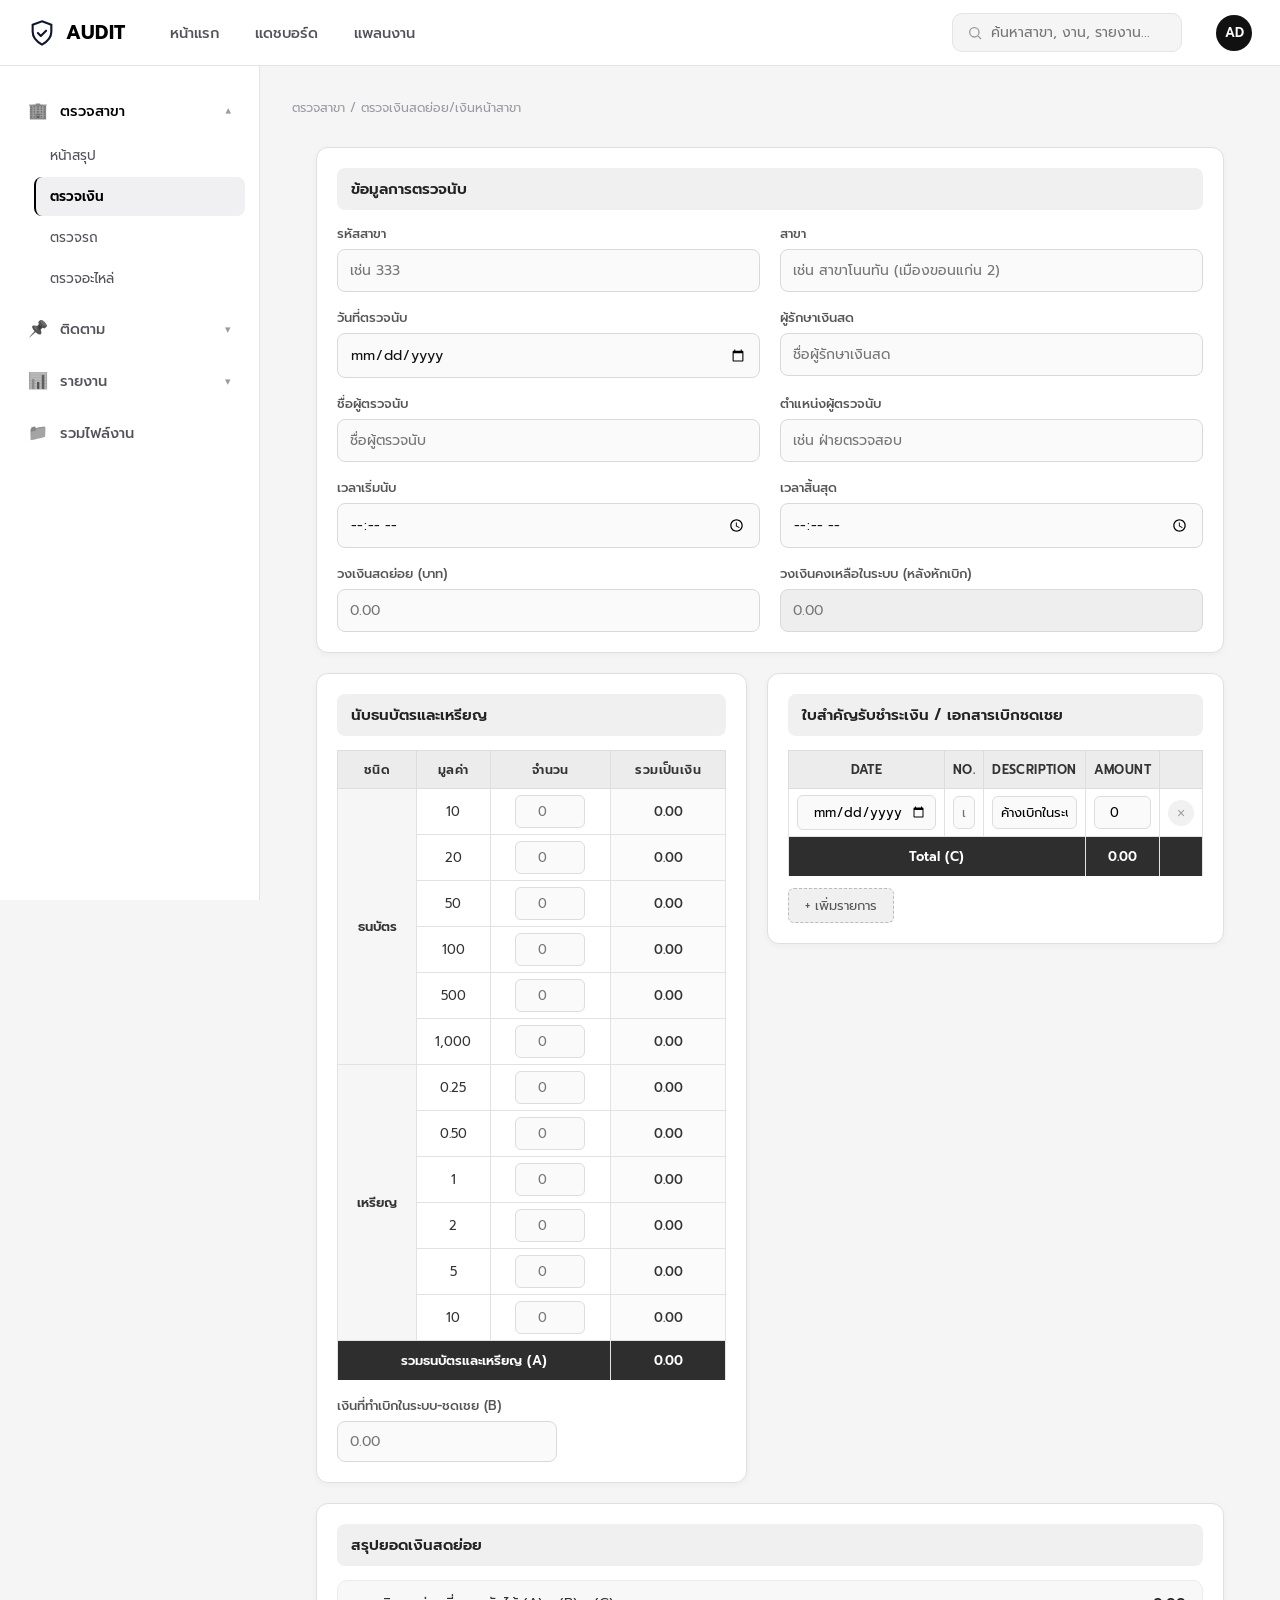
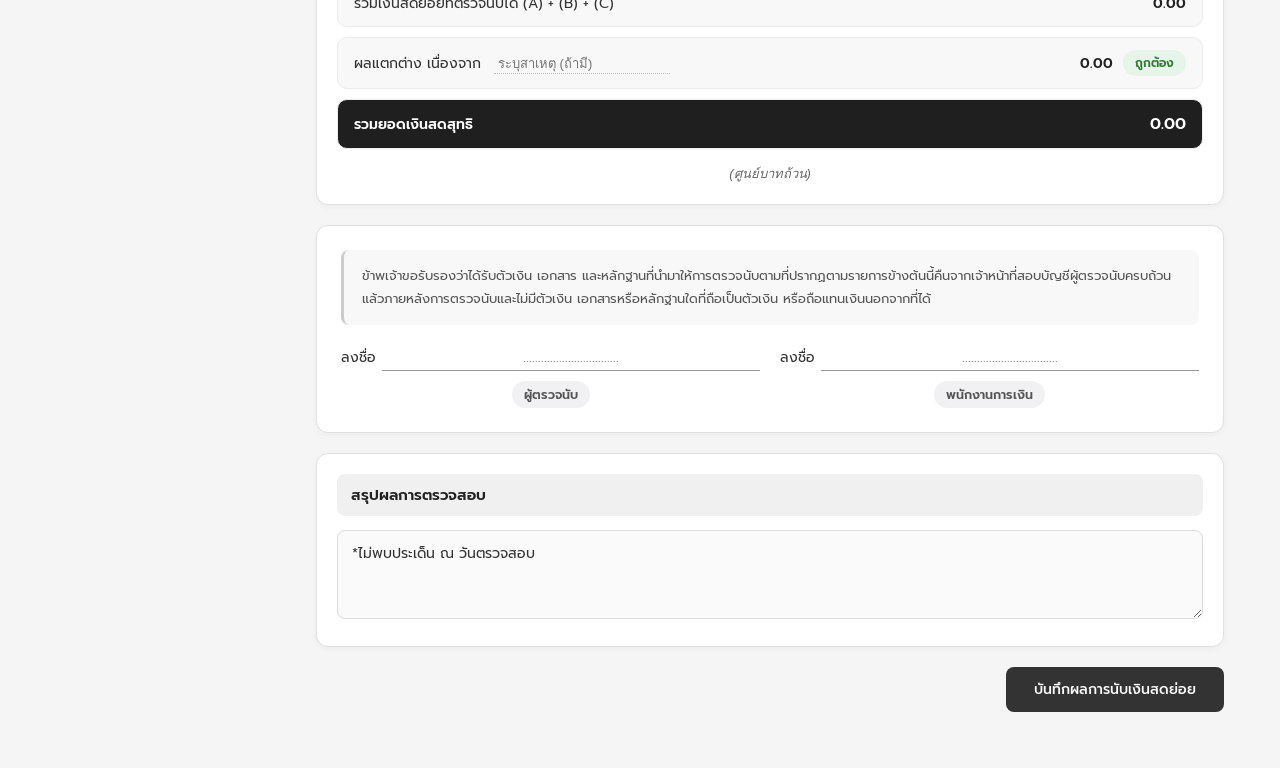
==== commit fbf47b02: "Update branch-money.html" ====
--- a/branch-money.html
+++ b/branch-money.html
@@ -34,8 +34,6 @@
     <div class="breadcrumb">ตรวจสาขา / ตรวจเงินสดย่อย/เงินหน้าสาขา</div>
     <!-- ====== วางส่วนนี้ในหน้า "ตรวจสาขา > ตรวจเงิน > นับเงินสดย่อย" ====== -->
 <section class="cash-count-page">
-  <div class="breadcrumb">ตรวจสาขา / ตรวจเงิน / นับเงินสดย่อย</div>
-
   <form id="cashCountForm" class="cash-count-form">
 
     <!-- ===== ข้อมูลหัวฟอร์ม ===== -->
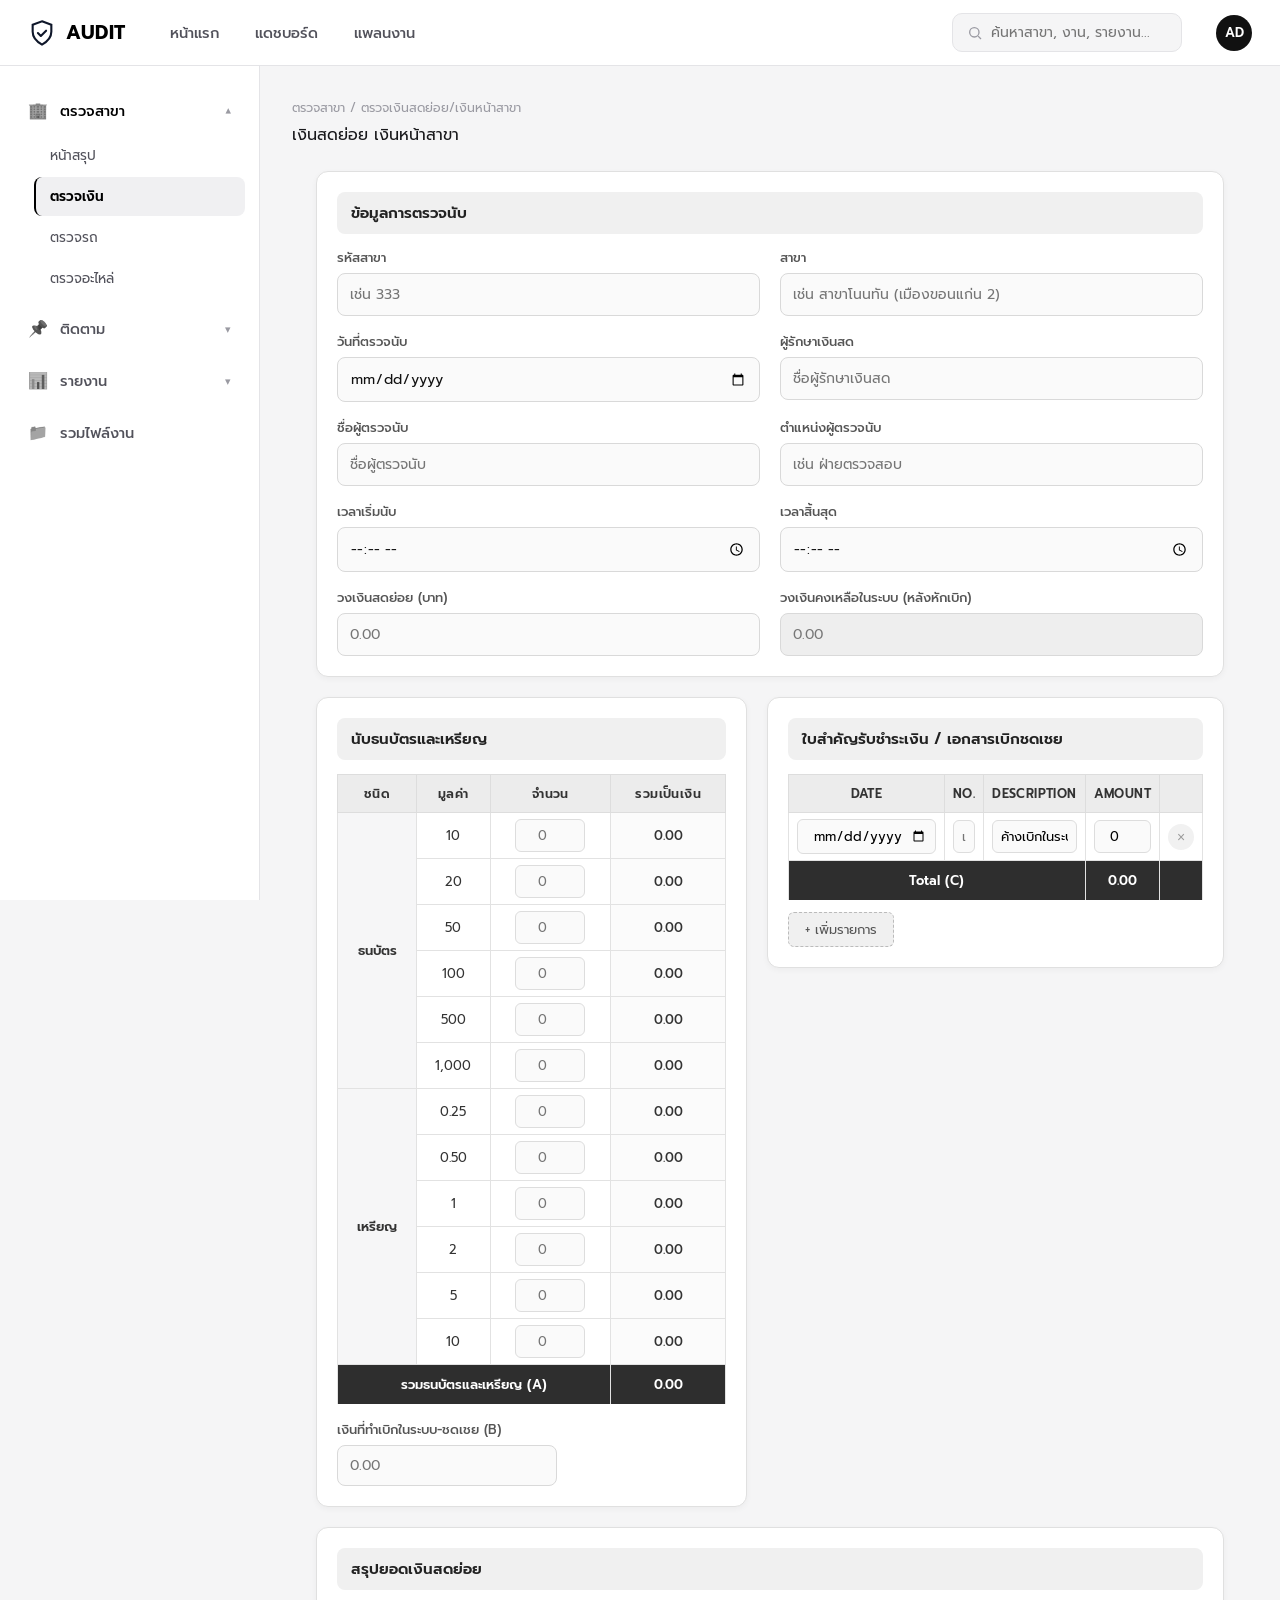
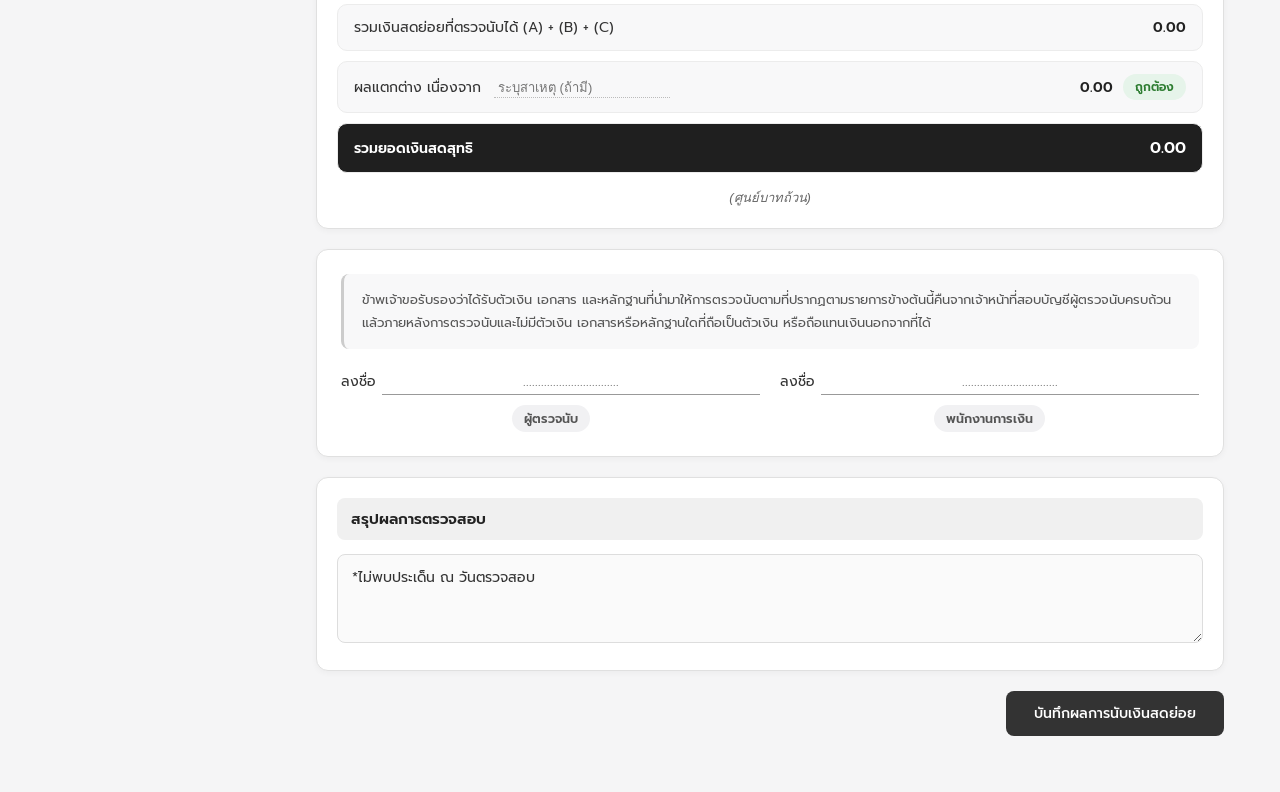
==== commit 02c1876e: "Update branch-money.html" ====
--- a/branch-money.html
+++ b/branch-money.html
@@ -31,7 +31,15 @@
 
 <div class="layout">
   <main class="content">
-    <div class="breadcrumb">ตรวจสาขา / ตรวจเงินสดย่อย/เงินหน้าสาขา</div>
+    <!-- ====== วางแทนที่ <div class="breadcrumb">...</div> เดิม ในทั้ง 2 ไฟล์ ====== -->
+
+<!-- ใน branch-money.html (เงินสดย่อย) -->
+  <div class="breadcrumb">ตรวจสาขา / ตรวจเงินสดย่อย/เงินหน้าสาขา</div>
+  
+  <div class="sub-tabs">
+    <a href="branch-money.html" class="sub-tab active">เงินสดย่อย</a>
+    <a href="branch-moneystone.html" class="sub-tab">เงินหน้าสาขา</a>
+  </div>
     <!-- ====== วางส่วนนี้ในหน้า "ตรวจสาขา > ตรวจเงิน > นับเงินสดย่อย" ====== -->
 <section class="cash-count-page">
   <form id="cashCountForm" class="cash-count-form">
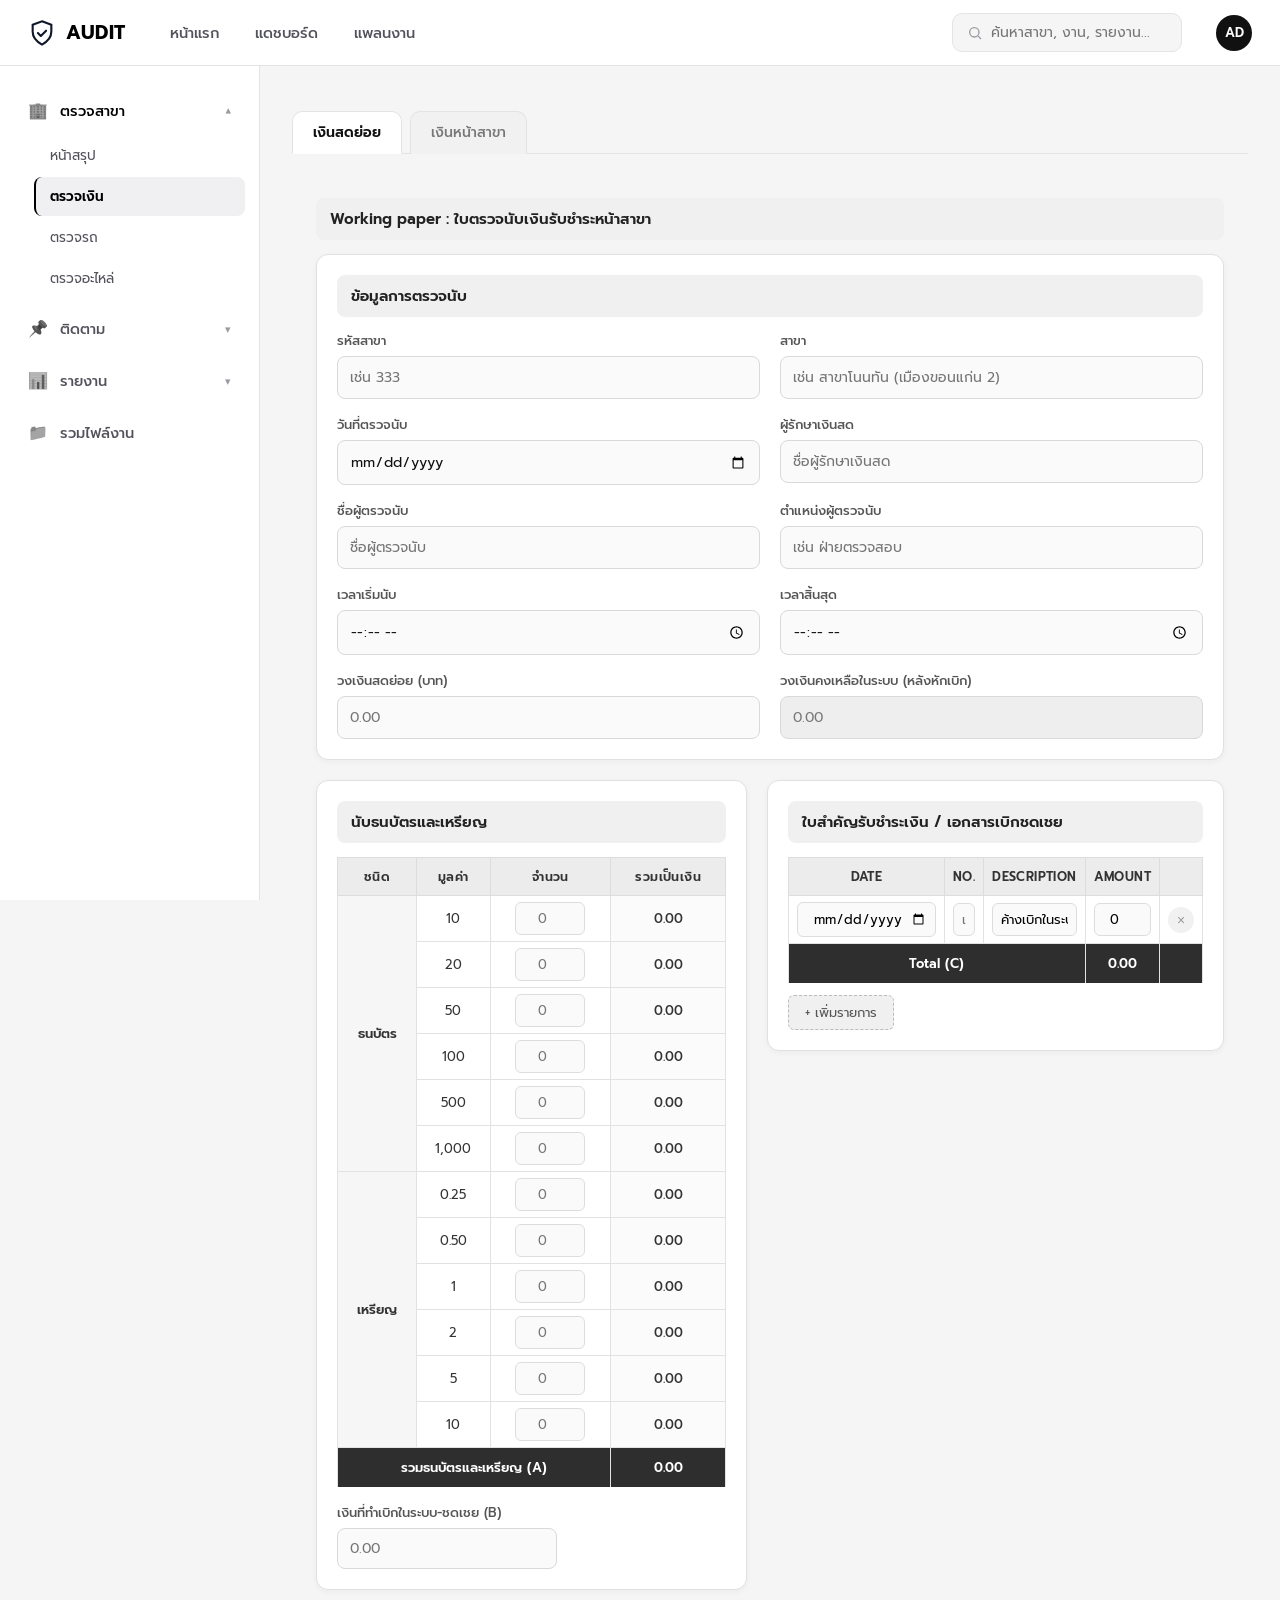
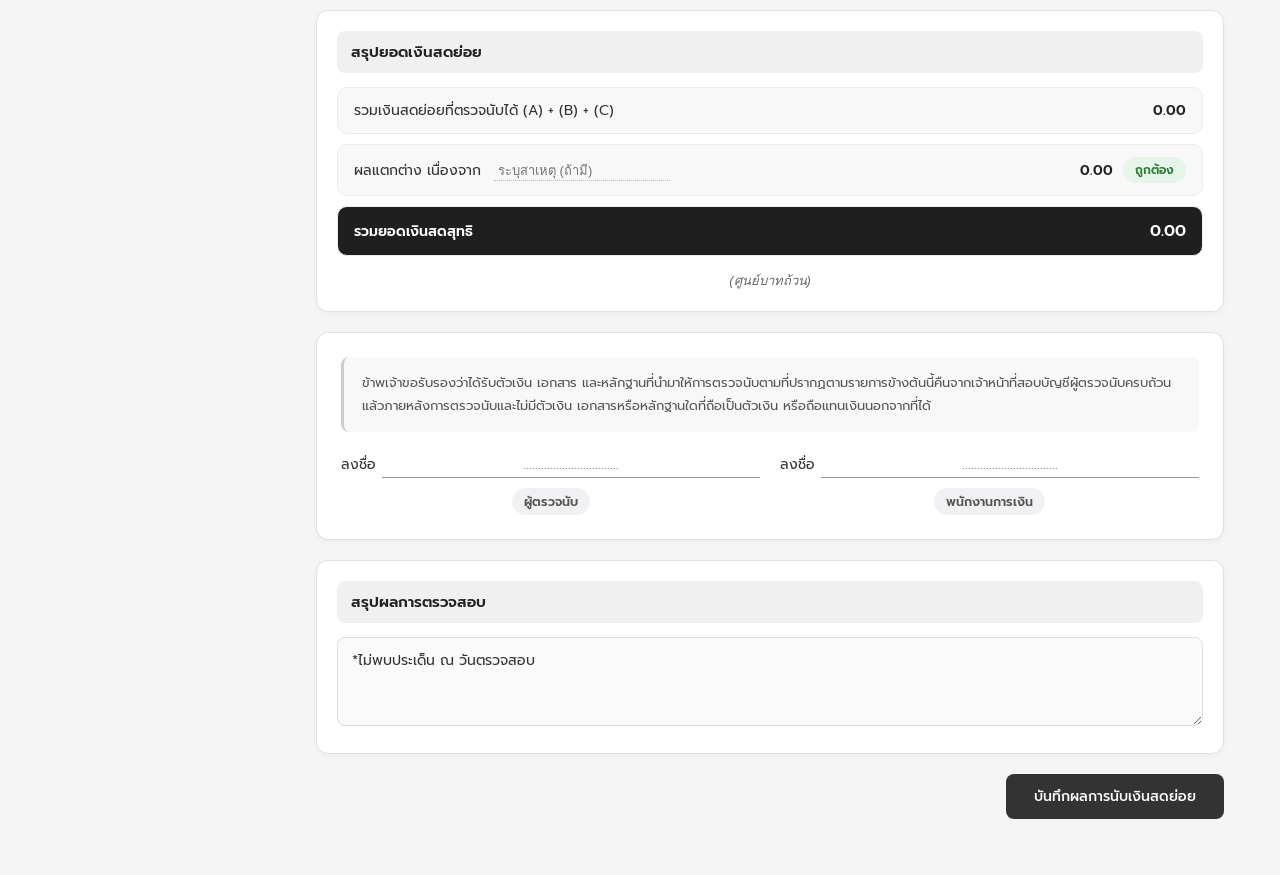
==== commit b71edcd1: "Update branch-money.html" ====
--- a/branch-money.html
+++ b/branch-money.html
@@ -34,7 +34,6 @@
     <!-- ====== วางแทนที่ <div class="breadcrumb">...</div> เดิม ในทั้ง 2 ไฟล์ ====== -->
 
 <!-- ใน branch-money.html (เงินสดย่อย) -->
-  <div class="breadcrumb">ตรวจสาขา / ตรวจเงินสดย่อย/เงินหน้าสาขา</div>
   
   <div class="sub-tabs">
     <a href="branch-money.html" class="sub-tab active">เงินสดย่อย</a>
@@ -43,7 +42,7 @@
     <!-- ====== วางส่วนนี้ในหน้า "ตรวจสาขา > ตรวจเงิน > นับเงินสดย่อย" ====== -->
 <section class="cash-count-page">
   <form id="cashCountForm" class="cash-count-form">
-
+     <h3 class="section-title">Working paper : ใบตรวจนับเงินรับชำระหน้าสาขา</h3>
     <!-- ===== ข้อมูลหัวฟอร์ม ===== -->
     <div class="section-card">
       <h3 class="section-title">ข้อมูลการตรวจนับ</h3>
--- a/style.css
+++ b/style.css
@@ -645,3 +645,47 @@
   .info-grid{ grid-template-columns:1fr; }
   .signature-row.two-cols{ grid-template-columns:1fr; }
 }
+
+/* ====== Sub-tabs: แถบสลับหน้าย่อยในหมวดตรวจเงิน ====== */
+.sub-tabs{
+  display:flex;
+  gap:8px;
+  margin:12px 0 20px;
+  border-bottom:1px solid #e3e3e3;
+  padding-bottom:0;
+}
+
+.sub-tab{
+  display:inline-block;
+  padding:10px 20px;
+  font-family:'Prompt',sans-serif;
+  font-size:14px;
+  font-weight:500;
+  color:#777;
+  text-decoration:none;
+  background:#f1f1f2;
+  border:1px solid #e3e3e3;
+  border-bottom:none;
+  border-radius:10px 10px 0 0;
+  transition:.15s;
+  position:relative;
+  top:1px;
+}
+
+.sub-tab:hover{
+  background:#e6e6e7;
+  color:#333;
+}
+
+.sub-tab.active{
+  background:#fff;
+  color:#111;
+  font-weight:600;
+  border-color:#e3e3e3;
+  border-bottom:1px solid #fff;
+}
+
+@media (max-width:480px){
+  .sub-tabs{ flex-wrap:wrap; }
+  .sub-tab{ flex:1; text-align:center; padding:10px 12px; }
+}
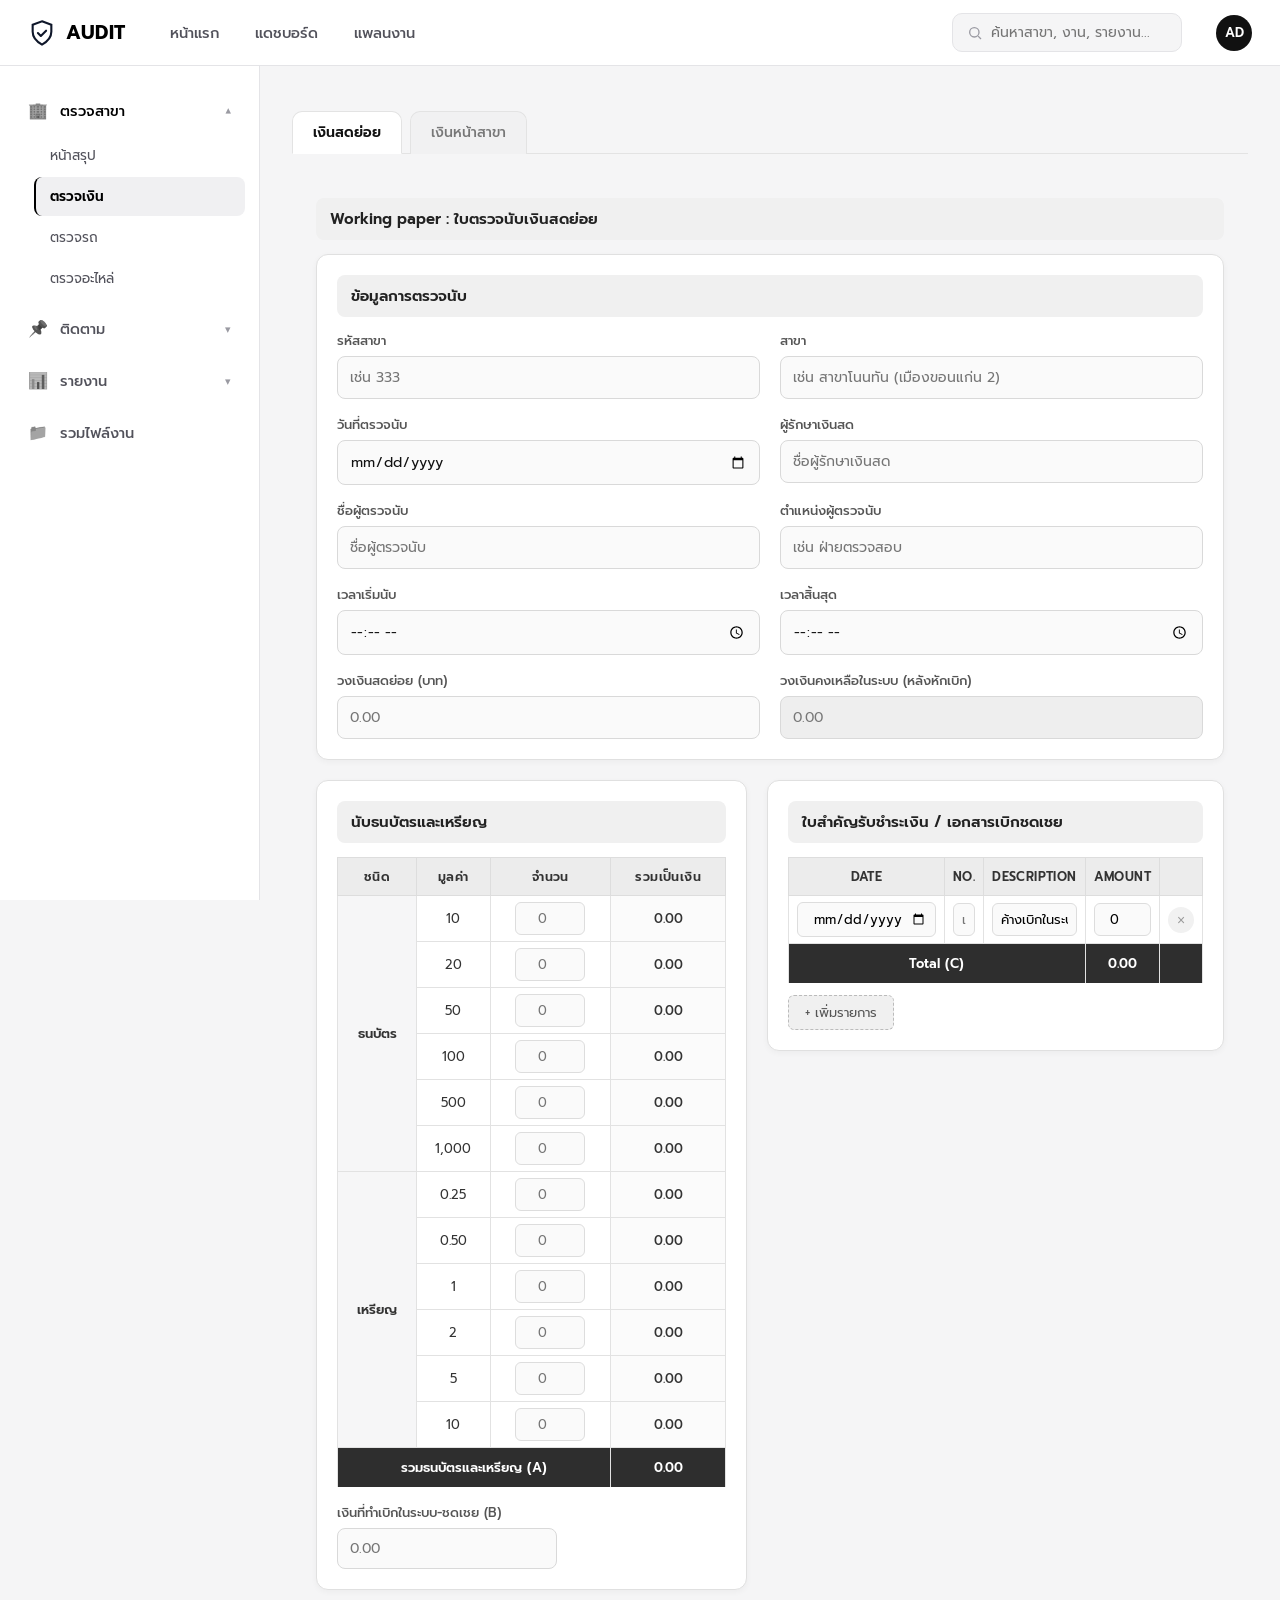
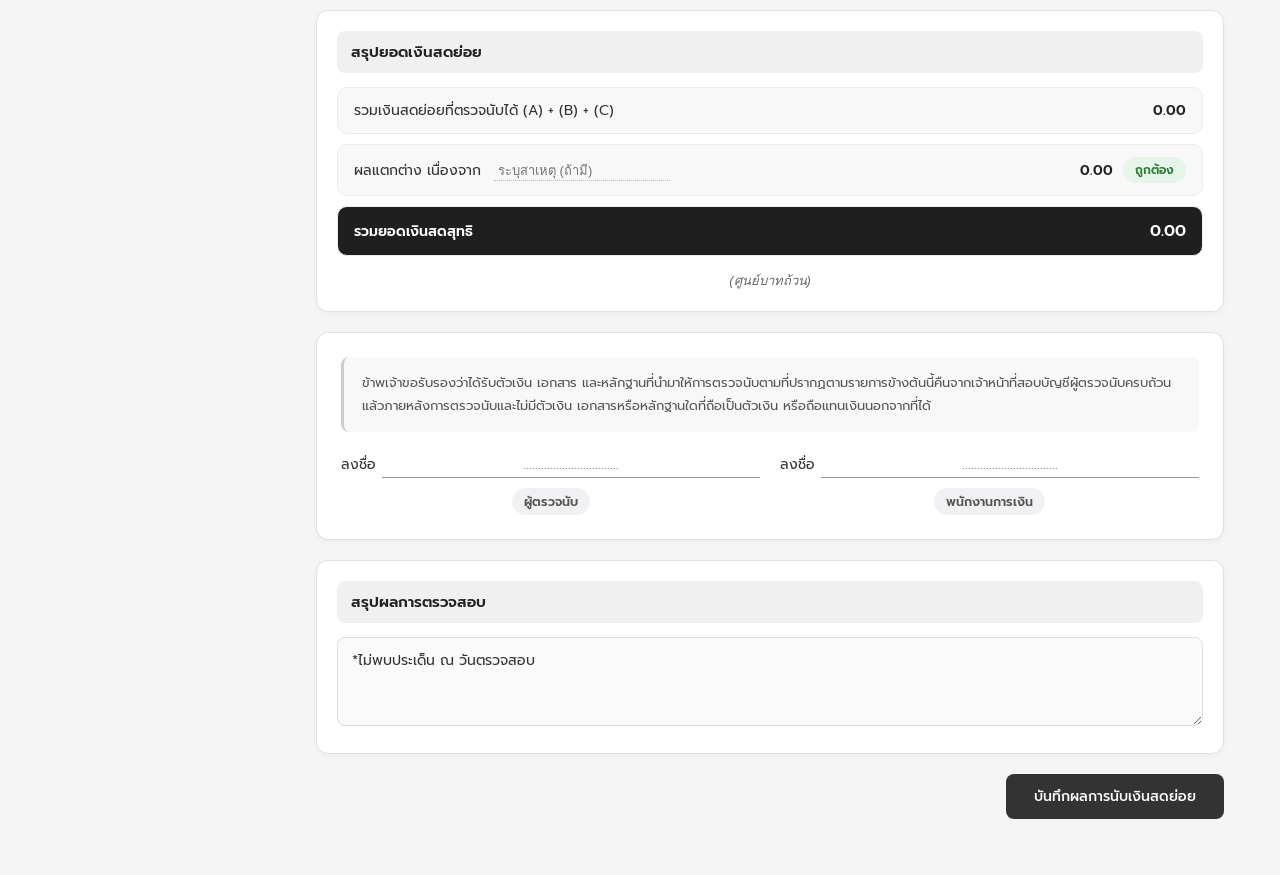
==== commit 098e2c35: "Update branch-money.html" ====
--- a/branch-money.html
+++ b/branch-money.html
@@ -42,7 +42,7 @@
     <!-- ====== วางส่วนนี้ในหน้า "ตรวจสาขา > ตรวจเงิน > นับเงินสดย่อย" ====== -->
 <section class="cash-count-page">
   <form id="cashCountForm" class="cash-count-form">
-     <h3 class="section-title">Working paper : ใบตรวจนับเงินรับชำระหน้าสาขา</h3>
+     <h3 class="section-title">Working paper : ใบตรวจนับเงินสดย่อย</h3>
     <!-- ===== ข้อมูลหัวฟอร์ม ===== -->
     <div class="section-card">
       <h3 class="section-title">ข้อมูลการตรวจนับ</h3>
